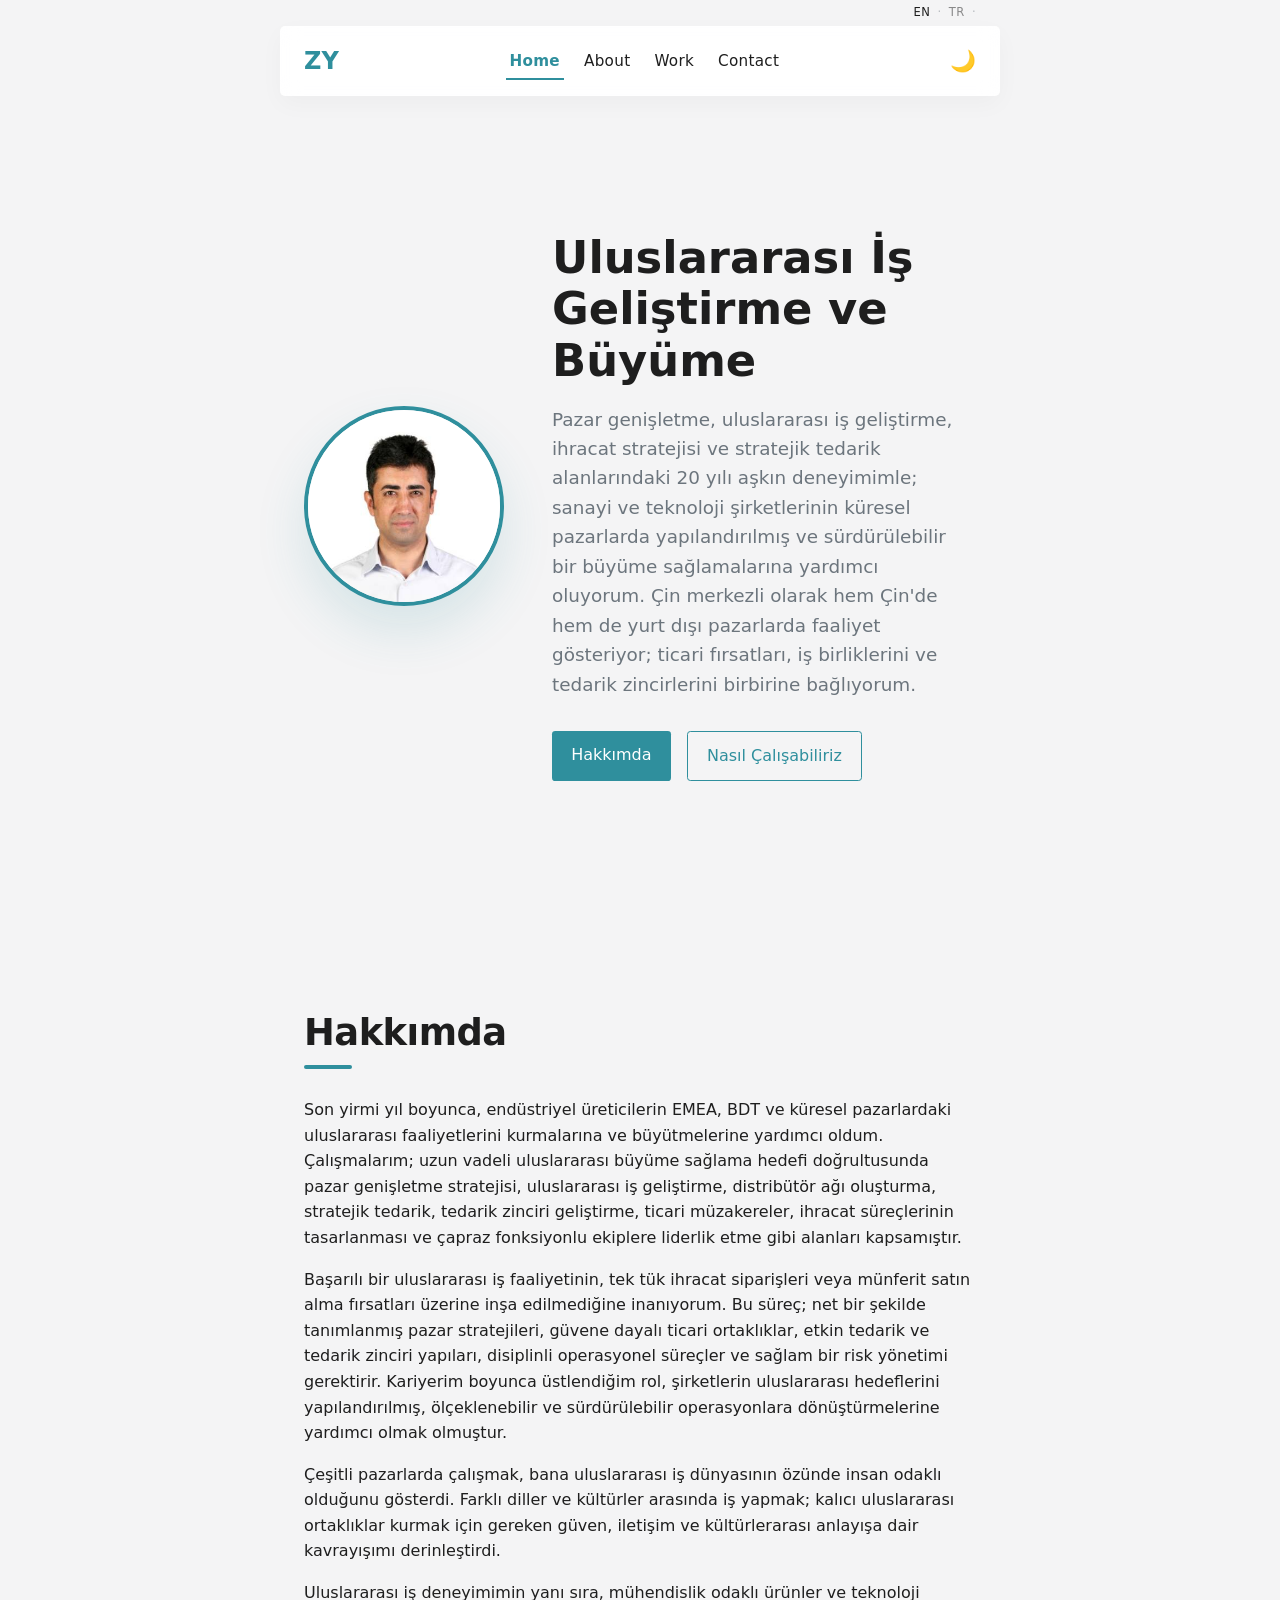
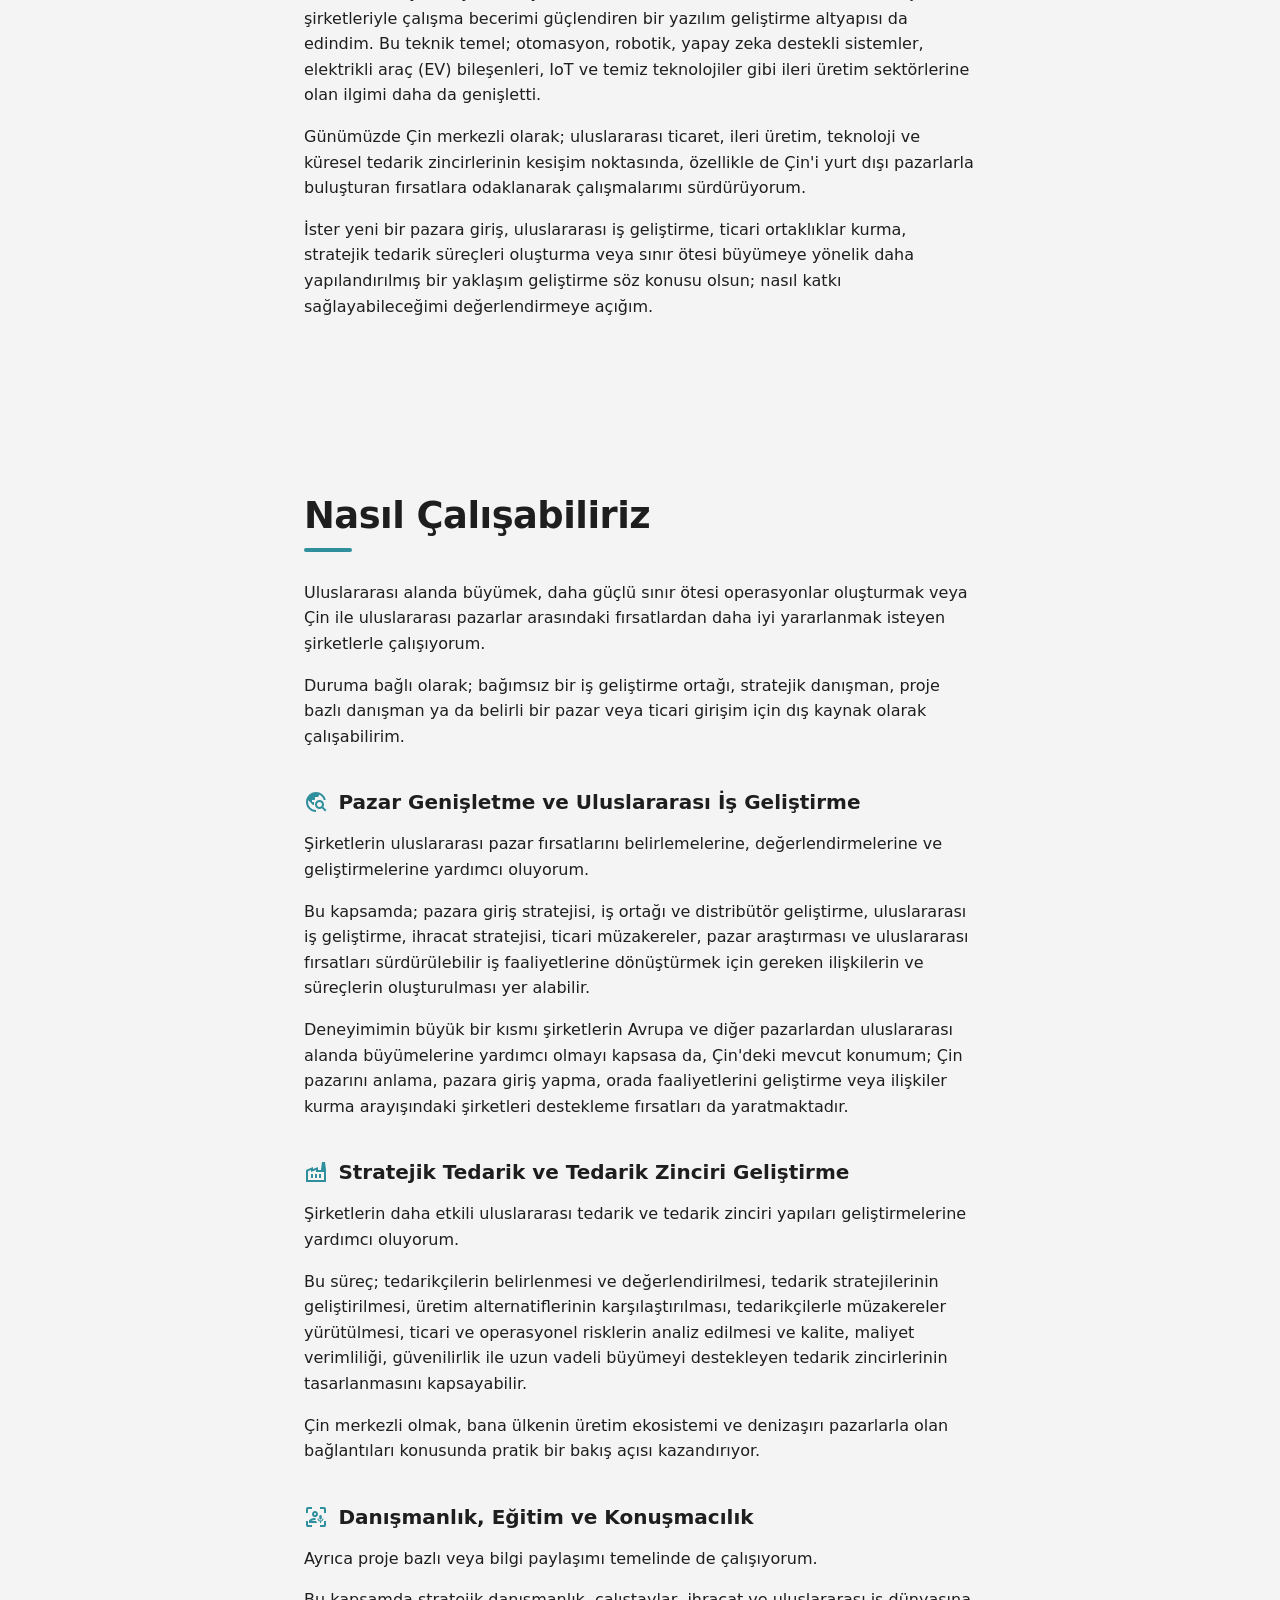
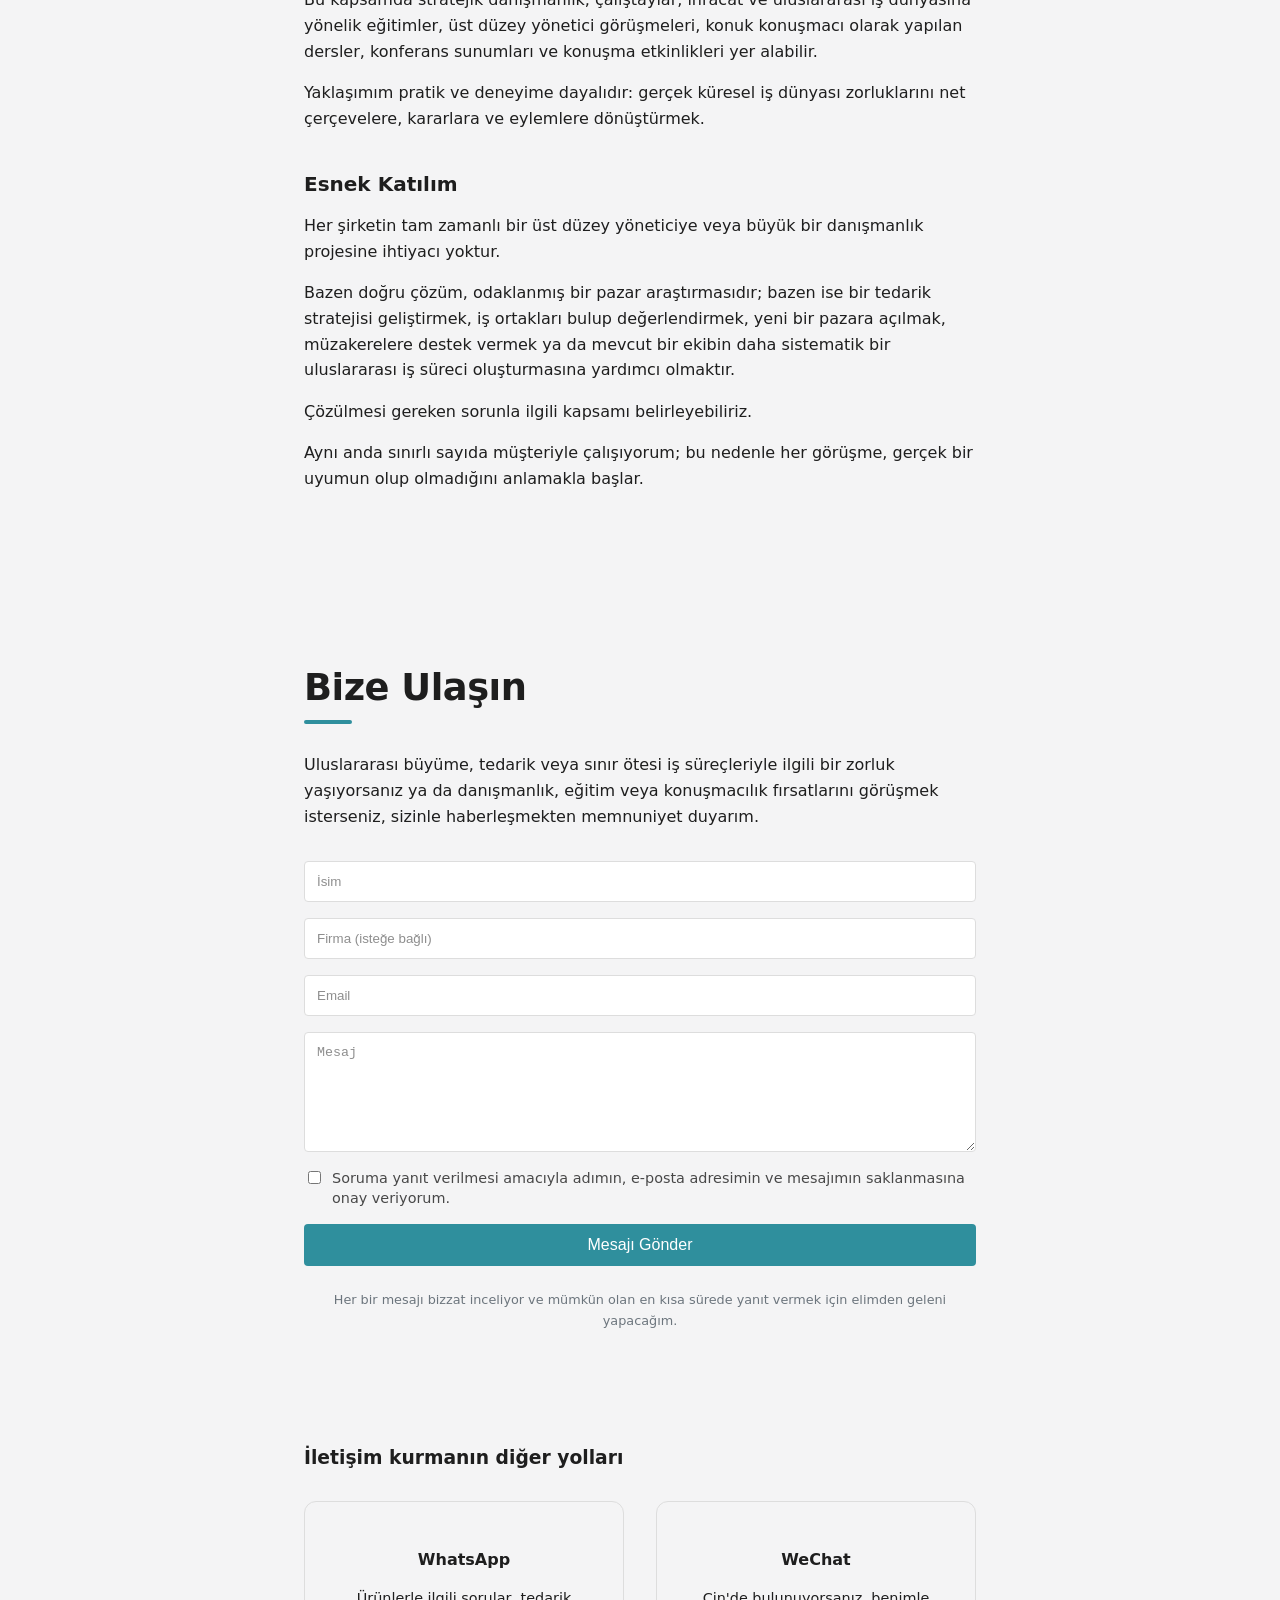
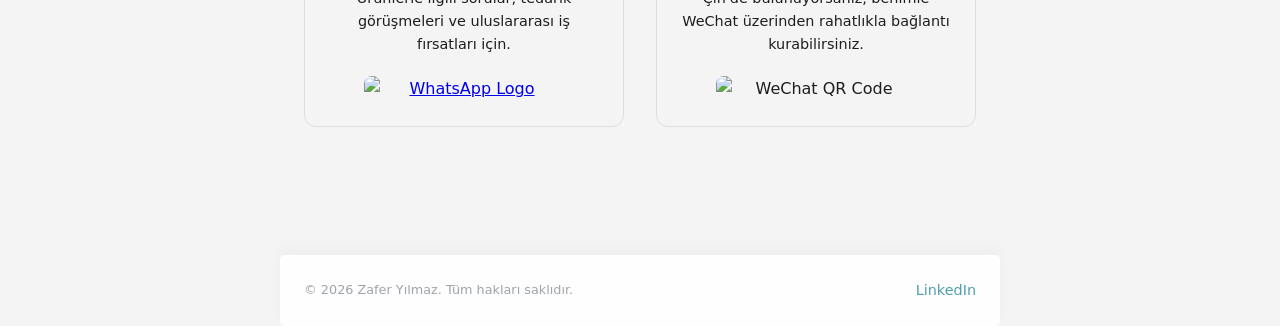
==== tr/index.html @ e28edd8f "Turkish page introduced" ====
<!doctype html>
<html lang="tr">
  <head>
    <!-- Google tag (gtag.js) -->
    <script async src="https://www.googletagmanager.com/gtag/js?id=G-KJX580EN4P"></script>
    <script>
      window.dataLayer = window.dataLayer || [];
      function gtag() {
        dataLayer.push(arguments);
      }
      gtag('js', new Date());

      gtag('config', 'G-KJX580EN4P');
    </script>

    <!-- Basic Document Information -->
    <meta charset="UTF-8" />
    <meta name="viewport" content="width=device-width, initial-scale=1.0" />

    <title>Zafer Yılmaz | Uluslararası İş Geliştirme ve Büyüme Stratejisti</title>

    <meta
      name="description"
      content="Zafer Yılmaz, şirketlerin küresel pazarlarda sürdürülebilir başarı elde etmelerine yardımcı olma konusunda 20 yılı aşkın deneyime sahip, uluslararası iş geliştirme ve büyüme stratejistidir."
    />

    <meta name="author" content="Zafer Yılmaz" />
    <meta name="theme-color" content="#0f172a" />

    <!-- Search Engine Optimization (SEO) -->
    <link rel="canonical" href="https://zaferyilmaz.net/tr/" />
    <meta name="robots" content="index,follow" />

    <!-- Language / Regional Alternatives -->
    <link rel="alternate" hreflang="en" href="https://zaferyilmaz.net/" />
    <link rel="alternate" hreflang="tr" href="https://zaferyilmaz.net/tr/" />
    <!--
    <link rel="alternate" hreflang="ru" href="https://zaferyilmaz.net/ru/" />
    -->
    <!--
    <link rel="alternate" hreflang="zh" href="https://zaferyilmaz.net/zh/" />
    -->
    <link rel="alternate" hreflang="x-default" href="https://zaferyilmaz.net/" />

    <!-- Icons & Progressive Web App -->
    <link rel="manifest" href="/manifest.json" />

    <link rel="icon" href="/assets/zy-icon-192.png" type="image/png" />
    <link rel="shortcut icon" href="/assets/zy-icon-192.png" />
    <link rel="apple-touch-icon" href="/assets/zy-icon-192.png" />

    <!-- Social Sharing (Open Graph) -->
    <meta property="og:type" content="website" />
    <meta property="og:locale" content="tr_TR" />
    <meta property="og:site_name" content="ZaferYilmaz.net" />

    <meta
      property="og:title"
      content="Zafer Yılmaz | Uluslararası İş Geliştirme ve Büyüme Stratejisti"
    />

    <meta
      property="og:description"
      content="Şirketlerin küresel pazarlarda sürdürülebilir başarı elde etmelerine yardımcı olmak."
    />

    <meta property="og:image" content="https://zaferyilmaz.net/assets/social-card.png" />
    <meta
      property="og:image:alt"
      content="Zafer Yılmaz - Uluslararası İş Geliştirme ve Büyüme Stratejisti"
    />

    <meta property="og:url" content="https://zaferyilmaz.net/tr/" />

    <!-- X (Twitter) Card -->
    <meta name="twitter:card" content="summary_large_image" />

    <meta
      name="twitter:title"
      content="Zafer Yılmaz | Uluslararası İş Geliştirme ve Büyüme Stratejisti"
    />

    <meta
      name="twitter:description"
      content="Şirketlerin küresel pazarlarda sürdürülebilir başarı elde etmelerine yardımcı olmak."
    />

    <meta name="twitter:image" content="https://zaferyilmaz.net/assets/social-card.png" />
    <meta
      name="twitter:image:alt"
      content="Zafer Yılmaz - Uluslararası İş Geliştirme ve Büyüme Stratejisti"
    />

    <!-- Styles -->
    <link rel="stylesheet" href="/css/style.css" />

    <!-- Google Fonts and Icons related link and style -->
    <link
      rel="stylesheet"
      href="https://fonts.googleapis.com/css2?family=Material+Symbols+Outlined:opsz,wght,FILL,GRAD@20..48,100..700,0..1,-50..200&icon_names=travel_explore"
    />
    <link
      rel="stylesheet"
      href="https://fonts.googleapis.com/css2?family=Material+Symbols+Outlined:opsz,wght,FILL,GRAD@20..48,100..700,0..1,-50..200&icon_names=factory"
    />
    <link
      rel="stylesheet"
      href="https://fonts.googleapis.com/css2?family=Material+Symbols+Outlined:opsz,wght,FILL,GRAD@20..48,100..700,0..1,-50..200&icon_names=frame_person_mic"
    />
    <style>
      .material-symbols-outlined {
        font-variation-settings:
          'FILL' 0,
          'wght' 400,
          'GRAD' 0,
          'opsz' 24;
      }
    </style>

    <!-- Person schema -->
    <script type="application/ld+json">
      {
        "@context": "https://schema.org",
        "@type": "Person",
        "@id": "https://zaferyilmaz.net/#person",
        "name": "Zafer Yılmaz",
        "alternateName": "Zafer Yilmaz",
        "url": "https://zaferyilmaz.net/",
        "jobTitle": "Uluslararası İş Geliştirme ve Büyüme Stratejisti",
        "description": "Pazar genişletme, ihracat stratejisi ve stratejik tedarik konularında uzmanlaşmış, uluslararası iş geliştirme ve büyüme stratejisti. Çin merkezli olarak, Çin ile uluslararası pazarlar arasında bağlantı kuruyor.",
        "image": "https://zaferyilmaz.net/assets/zaf.jpg",
        "knowsLanguage": ["en", "tr", "ru", "zh"],
        "sameAs": [
          "https://www.linkedin.com/in/zaferyilmaznet",
          "https://github.com/zaferyilmaznet"
        ]
      }
    </script>
  </head>
  <body>
    <nav class="top-bar" aria-label="Language">
      <div class="top-bar__inner">
        <a href="/" lang="en" hreflang="en" class="top-bar__link is-active" aria-current="page">
          EN
        </a>

        <span class="top-bar__separator" aria-hidden="true">·</span>

        <a href="https://zaferyilmaz.net/tr/" lang="tr" hreflang="tr" class="top-bar__link"> TR </a>

        <span class="top-bar__separator" aria-hidden="true">·</span>
        <!--
        <a
          href="https://zaferyilmaz.net/zh/"
          lang="zh-CN"
          hreflang="zh-CN"
          class="top-bar__link"
        >
          中文
        </a>

        <span class="top-bar__separator" aria-hidden="true">·</span>

        <a href="https://zaferyilmaz.net/ru/" lang="ru" hreflang="ru" class="top-bar__link">
          RU
        </a>
        -->
      </div>
    </nav>

    <header id="header">
      <a href="#hero-section" class="header__logo" aria-label="Go to homepage">ZY</a>

      <nav class="header__menu" id="primary-navigation" aria-label="Primary navigation">
        <ul>
          <li><a href="#hero-section" class="nav-link">Home</a></li>
          <li><a href="#about-section" class="nav-link">About</a></li>
          <li><a href="#work-section" class="nav-link">Work</a></li>
          <li><a href="#contact-section" class="nav-link">Contact</a></li>
        </ul>
      </nav>

      <div class="header__actions">
        <button id="theme-toggle" type="button" aria-label="Toggle Light and Dark Theme">
          <span class="icon">🌙</span>
        </button>

        <button
          id="menu-toggle"
          type="button"
          aria-label="Open navigation menu"
          aria-controls="primary-navigation"
          aria-expanded="false"
        >
          <span class="menu-icon" aria-hidden="true">☰</span>
        </button>
      </div>
    </header>

    <main>
      <section id="hero-section">
        <img
          src="/assets/zaf.jpg"
          alt="Zafer Yılmaz"
          fetchpriority="high"
          loading="eager"
          decoding="async"
        />
        <div class="hero-content">
          <h1>Uluslararası İş Geliştirme ve Büyüme</h1>
          <p class="hero__intro">
            Pazar genişletme, uluslararası iş geliştirme, ihracat stratejisi ve stratejik tedarik
            alanlarındaki 20 yılı aşkın deneyimimle; sanayi ve teknoloji şirketlerinin küresel
            pazarlarda yapılandırılmış ve sürdürülebilir bir büyüme sağlamalarına yardımcı oluyorum.
            Çin merkezli olarak hem Çin'de hem de yurt dışı pazarlarda faaliyet gösteriyor; ticari
            fırsatları, iş birliklerini ve tedarik zincirlerini birbirine bağlıyorum.
          </p>
          <div class="hero-actions">
            <a href="#about-section" class="hero-btn primary">Hakkımda</a>
            <a href="#work-section" class="hero-btn ghost">Nasıl Çalışabiliriz</a>
          </div>
        </div>
      </section>

      <section id="about-section">
        <h2>Hakkımda</h2>
        <p>
          Son yirmi yıl boyunca, endüstriyel üreticilerin EMEA, BDT ve küresel pazarlardaki
          uluslararası faaliyetlerini kurmalarına ve büyütmelerine yardımcı oldum. Çalışmalarım;
          uzun vadeli uluslararası büyüme sağlama hedefi doğrultusunda pazar genişletme stratejisi,
          uluslararası iş geliştirme, distribütör ağı oluşturma, stratejik tedarik, tedarik zinciri
          geliştirme, ticari müzakereler, ihracat süreçlerinin tasarlanması ve çapraz fonksiyonlu
          ekiplere liderlik etme gibi alanları kapsamıştır.
        </p>
        <p>
          Başarılı bir uluslararası iş faaliyetinin, tek tük ihracat siparişleri veya münferit satın
          alma fırsatları üzerine inşa edilmediğine inanıyorum. Bu süreç; net bir şekilde
          tanımlanmış pazar stratejileri, güvene dayalı ticari ortaklıklar, etkin tedarik ve tedarik
          zinciri yapıları, disiplinli operasyonel süreçler ve sağlam bir risk yönetimi gerektirir.
          Kariyerim boyunca üstlendiğim rol, şirketlerin uluslararası hedeflerini yapılandırılmış,
          ölçeklenebilir ve sürdürülebilir operasyonlara dönüştürmelerine yardımcı olmak olmuştur.
        </p>
        <p>
          Çeşitli pazarlarda çalışmak, bana uluslararası iş dünyasının özünde insan odaklı olduğunu
          gösterdi. Farklı diller ve kültürler arasında iş yapmak; kalıcı uluslararası ortaklıklar
          kurmak için gereken güven, iletişim ve kültürlerarası anlayışa dair kavrayışımı
          derinleştirdi.
        </p>
        <p>
          Uluslararası iş deneyimimin yanı sıra, mühendislik odaklı ürünler ve teknoloji
          şirketleriyle çalışma becerimi güçlendiren bir yazılım geliştirme altyapısı da edindim. Bu
          teknik temel; otomasyon, robotik, yapay zeka destekli sistemler, elektrikli araç (EV)
          bileşenleri, IoT ve temiz teknolojiler gibi ileri üretim sektörlerine olan ilgimi daha da
          genişletti.
        </p>
        <p>
          Günümüzde Çin merkezli olarak; uluslararası ticaret, ileri üretim, teknoloji ve küresel
          tedarik zincirlerinin kesişim noktasında, özellikle de Çin'i yurt dışı pazarlarla
          buluşturan fırsatlara odaklanarak çalışmalarımı sürdürüyorum.
        </p>
        <p>
          İster yeni bir pazara giriş, uluslararası iş geliştirme, ticari ortaklıklar kurma,
          stratejik tedarik süreçleri oluşturma veya sınır ötesi büyümeye yönelik daha
          yapılandırılmış bir yaklaşım geliştirme söz konusu olsun; nasıl katkı sağlayabileceğimi
          değerlendirmeye açığım.
        </p>
      </section>

      <section id="work-section">
        <h2>Nasıl Çalışabiliriz</h2>
        <p>
          Uluslararası alanda büyümek, daha güçlü sınır ötesi operasyonlar oluşturmak veya Çin ile
          uluslararası pazarlar arasındaki fırsatlardan daha iyi yararlanmak isteyen şirketlerle
          çalışıyorum.
        </p>
        <p>
          Duruma bağlı olarak; bağımsız bir iş geliştirme ortağı, stratejik danışman, proje bazlı
          danışman ya da belirli bir pazar veya ticari girişim için dış kaynak olarak çalışabilirim.
        </p>
        <h3>
          <svg
            xmlns="http://www.w3.org/2000/svg"
            height="24px"
            viewBox="0 -960 960 960"
            width="24px"
          >
            <path
              d="M480-80q-83 0-156-31.5T197-197q-54-54-85.5-127T80-480q0-83 31.5-156T197-763q54-54 127-85.5T480-880q146 0 255.5 91.5T872-559h-82q-19-73-68.5-130.5T600-776v16q0 33-23.5 56.5T520-680h-80v80q0 17-11.5 28.5T400-560h-80v80h80v120h-40L168-552q-3 18-5.5 36t-2.5 36q0 131 92 225t228 95v80Zm364-20L716-228q-21 12-45 20t-51 8q-75 0-127.5-52.5T440-380q0-75 52.5-127.5T620-560q75 0 127.5 52.5T800-380q0 27-8 51t-20 45l128 128-56 56ZM691-309q29-29 29-71t-29-71q-29-29-71-29t-71 29q-29 29-29 71t29 71q29 29 71 29t71-29Z"
            />
          </svg>
          Pazar Genişletme ve Uluslararası İş Geliştirme
        </h3>
        <p>
          Şirketlerin uluslararası pazar fırsatlarını belirlemelerine, değerlendirmelerine ve
          geliştirmelerine yardımcı oluyorum.
        </p>
        <p>
          Bu kapsamda; pazara giriş stratejisi, iş ortağı ve distribütör geliştirme, uluslararası iş
          geliştirme, ihracat stratejisi, ticari müzakereler, pazar araştırması ve uluslararası
          fırsatları sürdürülebilir iş faaliyetlerine dönüştürmek için gereken ilişkilerin ve
          süreçlerin oluşturulması yer alabilir.
        </p>
        <p>
          Deneyimimin büyük bir kısmı şirketlerin Avrupa ve diğer pazarlardan uluslararası alanda
          büyümelerine yardımcı olmayı kapsasa da, Çin'deki mevcut konumum; Çin pazarını anlama,
          pazara giriş yapma, orada faaliyetlerini geliştirme veya ilişkiler kurma arayışındaki
          şirketleri destekleme fırsatları da yaratmaktadır.
        </p>
        <h3>
          <svg
            xmlns="http://www.w3.org/2000/svg"
            height="24px"
            viewBox="0 -960 960 960"
            width="24px"
          >
            <path
              d="M80-80v-481l280-119v80l200-80v120h320v480H80Zm80-80h640v-320H480v-82l-200 80v-78l-120 53v347Zm280-80h80v-160h-80v160Zm-160 0h80v-160h-80v160Zm320 0h80v-160h-80v160Zm280-320H680l40-320h120l40 320ZM160-160h640-640Z"
            />
          </svg>
          Stratejik Tedarik ve Tedarik Zinciri Geliştirme
        </h3>
        <p>
          Şirketlerin daha etkili uluslararası tedarik ve tedarik zinciri yapıları geliştirmelerine
          yardımcı oluyorum.
        </p>
        <p>
          Bu süreç; tedarikçilerin belirlenmesi ve değerlendirilmesi, tedarik stratejilerinin
          geliştirilmesi, üretim alternatiflerinin karşılaştırılması, tedarikçilerle müzakereler
          yürütülmesi, ticari ve operasyonel risklerin analiz edilmesi ve kalite, maliyet
          verimliliği, güvenilirlik ile uzun vadeli büyümeyi destekleyen tedarik zincirlerinin
          tasarlanmasını kapsayabilir.
        </p>
        <p>
          Çin merkezli olmak, bana ülkenin üretim ekosistemi ve denizaşırı pazarlarla olan
          bağlantıları konusunda pratik bir bakış açısı kazandırıyor.
        </p>
        <h3>
          <svg
            xmlns="http://www.w3.org/2000/svg"
            height="24px"
            viewBox="0 -960 960 960"
            width="24px"
          >
            <path
              d="M477-320Zm-277 80v-76q0-21 10.5-39.5T239-385q51-30 108.5-44T464-439q-2 10-3 19.5t-1 19.5q0 11 1 21t3 20q-47-4-92 6t-86 33h191q11 24 26.5 44t36.5 36H200Zm240-240q-51 0-85.5-34.5T320-600q0-50 34.5-85t85.5-35q50 0 85 35t35 85q0 51-35 85.5T440-480Zm0-80q17 0 28.5-11.5T480-600q0-17-11.5-28.5T440-640q-17 0-28.5 11.5T400-600q0 17 11.5 28.5T440-560Zm0-40ZM160-80q-33 0-56.5-23.5T80-160v-160h80v160h160v80H160ZM80-640v-160q0-33 23.5-56.5T160-880h160v80H160v160H80ZM640-80v-80h160v-160h80v160q0 33-23.5 56.5T800-80H640Zm160-560v-160H640v-80h160q33 0 56.5 23.5T880-800v160h-80ZM640-240v-62q-43-8-71.5-40.5T540-420h40q0 33 23.5 56.5T660-340q33 0 56.5-23.5T740-420h40q0 45-28.5 77.5T680-302v62h-40Zm-15.5-154.5Q610-409 610-430v-80q0-21 14.5-35.5T660-560q21 0 35.5 14.5T710-510v80q0 21-14.5 35.5T660-380q-21 0-35.5-14.5Z"
            />
          </svg>
          Danışmanlık, Eğitim ve Konuşmacılık
        </h3>
        <p>Ayrıca proje bazlı veya bilgi paylaşımı temelinde de çalışıyorum.</p>
        <p>
          Bu kapsamda stratejik danışmanlık, çalıştaylar, ihracat ve uluslararası iş dünyasına
          yönelik eğitimler, üst düzey yönetici görüşmeleri, konuk konuşmacı olarak yapılan dersler,
          konferans sunumları ve konuşma etkinlikleri yer alabilir.
        </p>
        <p>
          Yaklaşımım pratik ve deneyime dayalıdır: gerçek küresel iş dünyası zorluklarını net
          çerçevelere, kararlara ve eylemlere dönüştürmek.
        </p>
        <h3>Esnek Katılım</h3>
        <p>
          Her şirketin tam zamanlı bir üst düzey yöneticiye veya büyük bir danışmanlık projesine
          ihtiyacı yoktur.
        </p>
        <p>
          Bazen doğru çözüm, odaklanmış bir pazar araştırmasıdır; bazen ise bir tedarik stratejisi
          geliştirmek, iş ortakları bulup değerlendirmek, yeni bir pazara açılmak, müzakerelere
          destek vermek ya da mevcut bir ekibin daha sistematik bir uluslararası iş süreci
          oluşturmasına yardımcı olmaktır.
        </p>
        <p>Çözülmesi gereken sorunla ilgili kapsamı belirleyebiliriz.</p>
        <p>
          Aynı anda sınırlı sayıda müşteriyle çalışıyorum; bu nedenle her görüşme, gerçek bir uyumun
          olup olmadığını anlamakla başlar.
        </p>
      </section>

      <section id="contact-section">
        <h2>Bize Ulaşın</h2>
        <p>
          Uluslararası büyüme, tedarik veya sınır ötesi iş süreçleriyle ilgili bir zorluk
          yaşıyorsanız ya da danışmanlık, eğitim veya konuşmacılık fırsatlarını görüşmek isterseniz,
          sizinle haberleşmekten memnuniyet duyarım.
        </p>
        <form id="contact-form" action="https://formspree.io/f/xykrkzar" method="POST">
          <input type="hidden" name="_subject" value="ZaferYilmaz.net TR sayfasından yeni mesaj" />

          <input
            type="text"
            id="name"
            name="name"
            placeholder="İsim"
            autocomplete="name"
            required
          />

          <input
            type="text"
            id="company"
            name="company"
            placeholder="Firma (isteğe bağlı)"
            autocomplete="organization"
          />

          <input
            type="email"
            id="senderEmail"
            name="senderEmail"
            placeholder="Email"
            autocomplete="email"
            required
          />

          <textarea
            id="message"
            name="message"
            placeholder="Mesaj"
            required
            maxlength="3000"
            autocomplete="off"
          ></textarea>

          <div class="consent-group">
            <input type="checkbox" id="consentToStoreData" name="consentToStoreData" required />
            <label for="consentToStoreData"
              >Soruma yanıt verilmesi amacıyla adımın, e-posta adresimin ve mesajımın saklanmasına
              onay veriyorum.</label
            >
          </div>

          <button type="submit">Mesajı Gönder</button>
          <p class="contact-note" id="contact-note">
            Her bir mesajı bizzat inceliyor ve mümkün olan en kısa sürede yanıt vermek için elimden
            geleni yapacağım.
          </p>

          <p id="form-status" class="form-status" tabindex="-1" aria-live="polite"></p>
        </form>

        <h3>İletişim kurmanın diğer yolları</h3>

        <div class="contact-options">
          <div class="contact-card">
            <h4>WhatsApp</h4>
            <p>Ürünlerle ilgili sorular, tedarik görüşmeleri ve uluslararası iş fırsatları için.</p>

            <a
              href="https://wa.me/905304087500"
              target="_blank"
              rel="noopener noreferrer"
              class="contact-link"
              title="WhatsApp Link"
            >
              <img src="assets/whatsapp-logo.png" alt="WhatsApp Logo" class="contact-img" />
            </a>
          </div>

          <div class="contact-card">
            <h4>WeChat</h4>
            <p>
              Çin'de bulunuyorsanız, benimle WeChat üzerinden rahatlıkla bağlantı kurabilirsiniz.
            </p>

            <img src="assets/wechat-qr.png" alt="WeChat QR Code" class="contact-img" />
          </div>
        </div>
      </section>
    </main>

    <footer>
      <div class="footer-content">
        <p>&copy; 2026 Zafer Yılmaz. Tüm hakları saklıdır.</p>

        <div class="footer-links">
          <a href="https://linkedin.com/in/zaferyilmaznet" target="_blank" aria-label="LinkedIn">
            LinkedIn
          </a>
        </div>
      </div>
    </footer>

    <script src="/js/main.js"></script>
  </body>
</html>
---- css/style.css ----
/* css/style.css */

/* ===================================================================
BASE & MOBILE-FIRST STYLES (Default: Small Screens) =================================================================== */

/* --- 1. Variables and Global Styles (Theme Setup) --- */
/* Base variables for light mode */
:root {
  /* Brand */
  --color-primary: #2f8f9d; /* Light theme */
  --color-bg: #f4f4f5;
  --color-surface: #ffffff;
  --color-text-main: #1e1e1e;
  --color-text-soft: #6c757d;
  --color-border: #dddddd;
  --shadow-subtle: 0 2px 6px rgba(0, 0, 0, 0.04); /* Design system */
  --spacing-unit: 1.5rem;
  --radius-main: 5px;
  --font-stack: 'Inter', system-ui, -apple-system, BlinkMacSystemFont, sans-serif;
  --content-max-width: 720px;
}

/* Apply base styles */
*,
*::before,
*::after {
  box-sizing: border-box;
}

body {
  font-family: var(--font-stack);
  margin: 0;
  padding: 0;
  background-color: var(--color-bg);
  color: var(--color-text-main);
  line-height: 1.6;
  transition:
    background-color 0.3s,
    color 0.3s;
}

/* Global Content Wrapper for compact design */
section,
footer {
  /* Centering content and applying max-width */
  max-width: var(--content-max-width);
  margin: 0 auto;
  padding: var(--spacing-unit);
}
section {
  padding-top: 4rem;
  padding-bottom: 4rem;
  scroll-margin-top: 90px; /* fixes anchor jump */
}
h1,
h2,
h3 {
  color: var(--color-text-main);
  line-height: 1.2;
  margin-bottom: 0.75rem;
}
h2 {
  margin-bottom: 1.75rem;
  font-size: clamp(1.8rem, 4vw, 2.3rem);
  letter-spacing: -0.5px;
  border-bottom: none;
  padding-bottom: 0;
}
h2::after {
  content: '';
  display: block;
  width: 48px;
  height: 4px;
  margin-top: 10px;
  background: var(--color-primary);
  border-radius: 999px;
}
p,
li,
label {
  color: var(--color-text-main);
}
small,
.contact-note,
footer p {
  color: var(--color-text-soft);
}
strong {
  color: var(--color-primary);
  font-weight: 600;
}

/* --- 2. Header and Navigation --- */

/* --- Top Bar for Language Selection --- */
.top-bar {
  width: 100%;
  max-width: var(--content-max-width);
  margin: 0 auto;
  background-color: var(--color-bg);
  backdrop-filter: blur(10px);

  /* Top half of the rounded header shape */
  /* border-radius: var(--radius-main) var(--radius-main) 0 0; */
}
.top-bar__inner {
  display: flex;
  justify-content: flex-end;
  align-items: center;
  gap: 0.45rem;
  padding: 0.45rem var(--spacing-unit);
  font-size: 0.72rem;
  line-height: 1;
  letter-spacing: 0.04em;
}
.top-bar__link {
  color: var(--color-text-main);
  text-decoration: none;
  opacity: 0.5;
  transition: opacity 0.2s ease;
}
.top-bar__link:hover,
.top-bar__link:focus-visible,
.top-bar__link.is-active {
  opacity: 1;
}
.top-bar__link:focus-visible {
  outline: 2px solid var(--color-primary);
  outline-offset: 3px;
  border-radius: 2px;
}
.top-bar__separator {
  color: var(--color-text-soft);
  opacity: 0.45;
}

/* Header */
#header {
  /* Sticking the header to the top for easy access to navigation/toggle */
  position: sticky;
  top: 0;
  z-index: 1000;
  background-color: color-mix(in srgb, var(--color-surface) 92%, transparent);
  backdrop-filter: blur(10px);
  box-shadow: 0 8px 24px rgba(0, 0, 0, 0.03);
  padding: 0.9rem var(--spacing-unit);
  /* border-radius: 0 0 var(--radius-main) var(--radius-main); */
  border-radius: var(--radius-main); /* Layout: Logo (Left) - Menu (Center) - Toggle (Right) */
  display: flex;
  justify-content: space-between;
  align-items: center; /* flex-wrap: wrap; */ /* Apply compact constraint only to inner header content */
  max-width: var(--content-max-width);
  margin: 0 auto; /* center the element horizontally */
}
.header__logo {
  font-size: 1.5rem;
  font-weight: bold;
  color: var(--color-primary);
  text-decoration: none;
  cursor: pointer;
  transition: opacity 0.2s ease;
}
.header__logo:hover {
  opacity: 0.8;
}
.header__menu ul {
  list-style: none;
  padding: 0;
  margin: 0;
  display: flex; /* Horizontal alignment */
  gap: 1rem;
  flex-wrap: wrap;
  align-items: center;
  justify-content: center;
}
.header__menu a {
  text-decoration: none;
  color: var(--color-text-main);
  font-weight: 500;
  font-size: 0.95rem;
  letter-spacing: 0.3px;
  position: relative;
  padding: 6px 4px;
  transition: color 0.25s ease;
}
.header__menu a::after {
  content: '';
  position: absolute;
  left: 0;
  bottom: -4px;
  width: 0;
  height: 2px;
  background-color: var(--color-primary);
  transition: width 0.25s ease;
}
.header__menu a:hover {
  color: var(--color-primary);
}
.header__menu a:hover::after {
  width: 100%;
}

/* Active nav link */
.header__menu a.active {
  color: var(--color-primary);
  font-weight: 600;
}
/* Active underline */
.header__menu a.active::after {
  width: 100%;
}
.header__actions {
  display: flex;
  align-items: center;
  gap: 0.75rem;
}
#theme-toggle,
#menu-toggle {
  background: none;
  border: none;
  padding: 0;
  cursor: pointer;
  color: var(--color-text-main);
  line-height: 1;
}
#theme-toggle {
  font-size: 1.3rem;
}
#theme-toggle:hover,
#menu-toggle:hover {
  opacity: 0.7;
}
#menu-toggle {
  display: none;
}
.menu-icon {
  font-size: 1.5rem;
}

/* Mobile menu button */
#menu-toggle {
  display: none;
}
/* Mobile navigation */
@media (max-width: 599px) {
  #header {
    flex-wrap: wrap;
  }
  #menu-toggle {
    display: flex;
    align-items: center;
    justify-content: center;
    width: 44px;
    height: 44px;
  }
  .header__menu {
    display: none;
    width: 100%;
    order: 3;
  }
  .header__menu.is-open {
    display: block;
  }
  .header__menu ul {
    flex-direction: column;
    align-items: stretch;
    gap: 0;
    padding-top: 1rem;
  }
  .header__menu li {
    width: 100%;
  }
  .header__menu a {
    display: block;
    padding: 0.75rem 0.25rem;
  }
  .header__menu a::after {
    display: none;
  }
}

/* --- 3. Hero Section --- */
#hero-section {
  text-align: center;
  padding-top: 3rem;
  padding-bottom: var(--spacing-unit);
  min-height: calc(100svh - 80px);
}
#hero-section img {
  width: clamp(150px, 30vw, 200px);
  height: clamp(150px, 30vw, 200px);
  border-radius: 50%;
  object-fit: cover;
  margin-bottom: var(--spacing-unit);
  border: 4px solid var(--color-primary);
  transition: transform 0.25s ease;
  background-color: var(--color-surface);
  box-shadow: 0 25px 50px color-mix(in srgb, var(--color-primary) 15%, transparent);
}
#hero-section img:hover {
  transform: scale(1.03);
}
.hero__intro {
  font-size: 1.15rem;
  color: var(--color-text-soft);
  max-width: 520px;
}
#hero-section h1 {
  font-size: clamp(2rem, 5vw, 2.8rem);
  line-height: 1.15;
  font-weight: 700;
}
.hero-content {
  max-width: 520px;
}
.hero-actions {
  display: flex;
  gap: 1rem;
  margin-top: 2rem;
  justify-content: center; /* Mobile center */
}
.hero-btn {
  text-decoration: none;
  padding: 0.7rem 1.2rem;
  border-radius: calc(var(--radius-main) / 1.5);
  font-weight: 500;
  transition:
    background-color 0.2s ease,
    transform 0.1s ease;
}
.hero-btn.primary {
  background-color: var(--color-primary);
  color: white;
}
.hero-btn.primary:hover {
  transform: translateY(-2px);
  opacity: 0.9;
}
.hero-btn.ghost {
  color: var(--color-primary);
  border: 1px solid var(--color-primary);
}
.hero-btn.ghost:hover {
  background-color: color-mix(in srgb, var(--color-primary) 10%, transparent);
  transform: translateY(-2px);
}

/* --- 4. About Section --- */

/* --- 5. Work Section --- */
#work-section h3 {
  display: flex;
  align-items: center;
  gap: 0.65rem;
  margin-top: 2.5rem;
  margin-bottom: 0.9rem;
  font-size: 1.25rem;
  line-height: 1.3;
  font-weight: 650;
  color: var(--color-text-main);
}
#work-section h3 svg {
  flex: 0 0 24px;
  width: 24px;
  height: 24px;
  fill: var(--color-primary);
}

/* --- 6. Contact Section (Form) --- */
#contact-form {
  display: grid;
  gap: 1rem;
  padding-top: 1rem;
  margin-bottom: 2rem;
}
#contact-form input:not([type='checkbox']),
#contact-form textarea {
  width: 100%;
  padding: 12px;
  border: 1px solid var(--color-border);
  border-radius: 4px;
  box-sizing: border-box;
  background-color: var(--color-surface);
  color: var(--color-text-main);
  transition: border-color 0.2s;
}
#contact-form textarea {
  resize: vertical;
  min-height: 120px;
}
#contact-form input:focus,
#contact-form textarea:focus {
  outline: none;
  border-color: var(--color-primary);
  box-shadow: 0 0 0 2px color-mix(in srgb, var(--color-primary) 20%, transparent);
}
#contact-form button[type='submit'] {
  background-color: var(--color-primary);
  color: white;
  padding: 12px 20px;
  border: none;
  border-radius: 4px;
  cursor: pointer;
  font-size: 1rem;
  transition: background-color 0.2s;
}
#contact-form button[type='submit']:active {
  transform: translateY(1px);
}
#contact-form button[type='submit']:hover {
  /* background-color: #0056b3; */
  opacity: 0.9;
}
.consent-group {
  display: flex;
  align-items: flex-start;
  gap: 0.5rem;
  font-size: 0.9rem;
}
.consent-group label {
  line-height: 1.4;
  opacity: 0.8;
}
::placeholder {
  color: color-mix(in srgb, var(--color-text-main) 50%, transparent);
}
.contact-note {
  text-align: center;
  font-size: 0.8rem;
  color: var(--color-text-soft);
  margin-top: 0.5rem;
}
.form-status {
  margin-top: 1rem;
  min-height: 1.4rem;
  font-weight: 600;
}
.form-status.success {
  color: #2e7d32;
}
.form-status.error {
  color: #c62828;
}

/* ---------- Other Contact Options ---------- */
.contact-options {
  display: flex;
  gap: 2rem;
  margin-top: 2rem;
  flex-wrap: wrap;
}
.contact-card {
  flex: 1;
  min-width: 260px;
  padding: 1.5rem;
  border: 1px solid var(--color-border);
  border-radius: 12px;
  text-align: center;
}
.contact-card h4 {
  margin-bottom: 0.75rem;
}
.contact-card p {
  font-size: 0.9rem;
  margin-bottom: 1.25rem;
  line-height: 1.6;
}
.contact-img {
  width: 200px;
  height: auto;
  display: block;
  margin: 0 auto;
  border-radius: 8px;
  transition: transform 0.2s ease;
}
.contact-img:hover {
  transform: scale(1.03);
}

/* --- 7. Footer --- */
footer {
  margin-top: 4rem;
  padding: 1.5rem;
  background-color: color-mix(in srgb, var(--color-surface) 85%, transparent);
  backdrop-filter: blur(6px); /* border-radius: var(--radius-main) var(--radius-main) 0 0; */
  border-radius: var(--radius-main);
  box-shadow: 0 -6px 16px rgba(0, 0, 0, 0.03);
}
.footer-content {
  display: flex;
  justify-content: space-between;
  align-items: center;
  max-width: var(--content-max-width);
  margin: 0 auto;
}
footer p {
  margin: 0;
  opacity: 0.65;
  font-size: 0.8rem;
}
.footer-links {
  display: flex;
  gap: 1.2rem;
}
.footer-links a {
  text-decoration: none;
  color: var(--color-primary);
  font-weight: 500;
  font-size: 0.9rem;
  opacity: 0.85;
}
.footer-links a:hover {
  text-decoration: underline;
  opacity: 1;
}
@media (max-width: 500px) {
  .footer-content {
    flex-direction: column;
    gap: 0.8rem;
    text-align: center;
  }
}

/* ===================================================================
DESKTOP MEDIA QUERY (Compact View for Large Screens)
=================================================================== */
@media (min-width: 600px) {
  /* 1. Header: Slightly larger padding */
  #header {
    padding: 1rem var(--spacing-unit);
  } /* 2. Hero: Align image and text horizontally */
  #hero-section {
    display: grid;
    grid-template-columns: auto 1fr;
    gap: 3rem;
    text-align: left;
    align-items: center;
    padding-top: 1rem;
    padding-bottom: 1rem;
  }
  #hero-section img {
    /* Move image to the first column */
    margin: 0;
  }
  #hero-section h1 {
    /* Reset heading margin for grid layout */
    margin-top: 0;
  }
  .hero-actions {
    justify-content: flex-start; /* Desktop left */
  } /* 3. Insights Section */ /* 4. Contact Form */
}

/* ===================================================================
DARK MODE OVERRIDES (Applies when body has .dark-mode class)
=================================================================== */
body.dark-mode {
  --color-bg: #0f1115;
  --color-surface: #161a22;
  --color-text-main: #f1f1f1;
  --color-text-soft: #9aa0a6;
  --color-border: #262a35;
  --color-primary: #5fc4cf;
  --shadow-subtle: 0 2px 8px rgba(0, 0, 0, 0.7);
}
body.dark-mode h2 {
  border-bottom-color: var(--color-primary);
}
body.dark-mode .tech-tag {
  background-color: color-mix(in srgb, var(--color-primary) 12%, #000);
  color: var(--color-text-main);
}
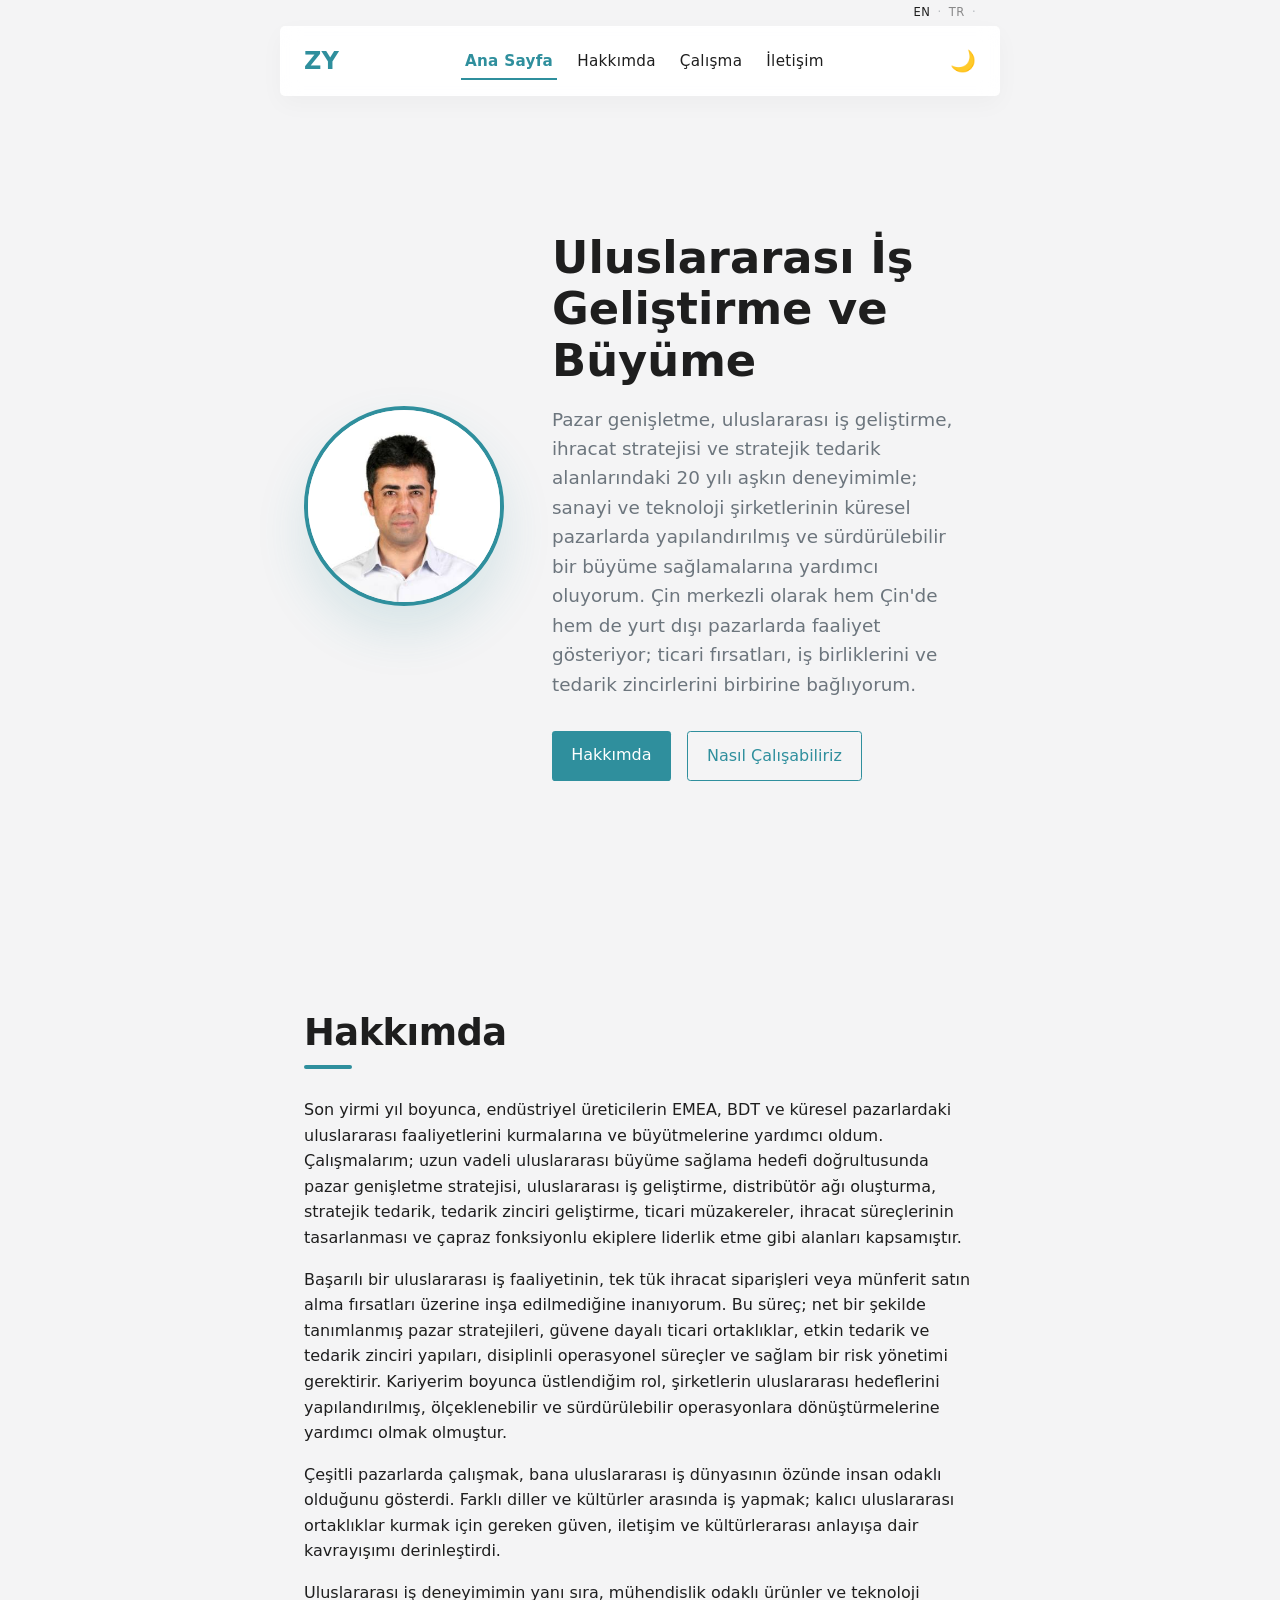
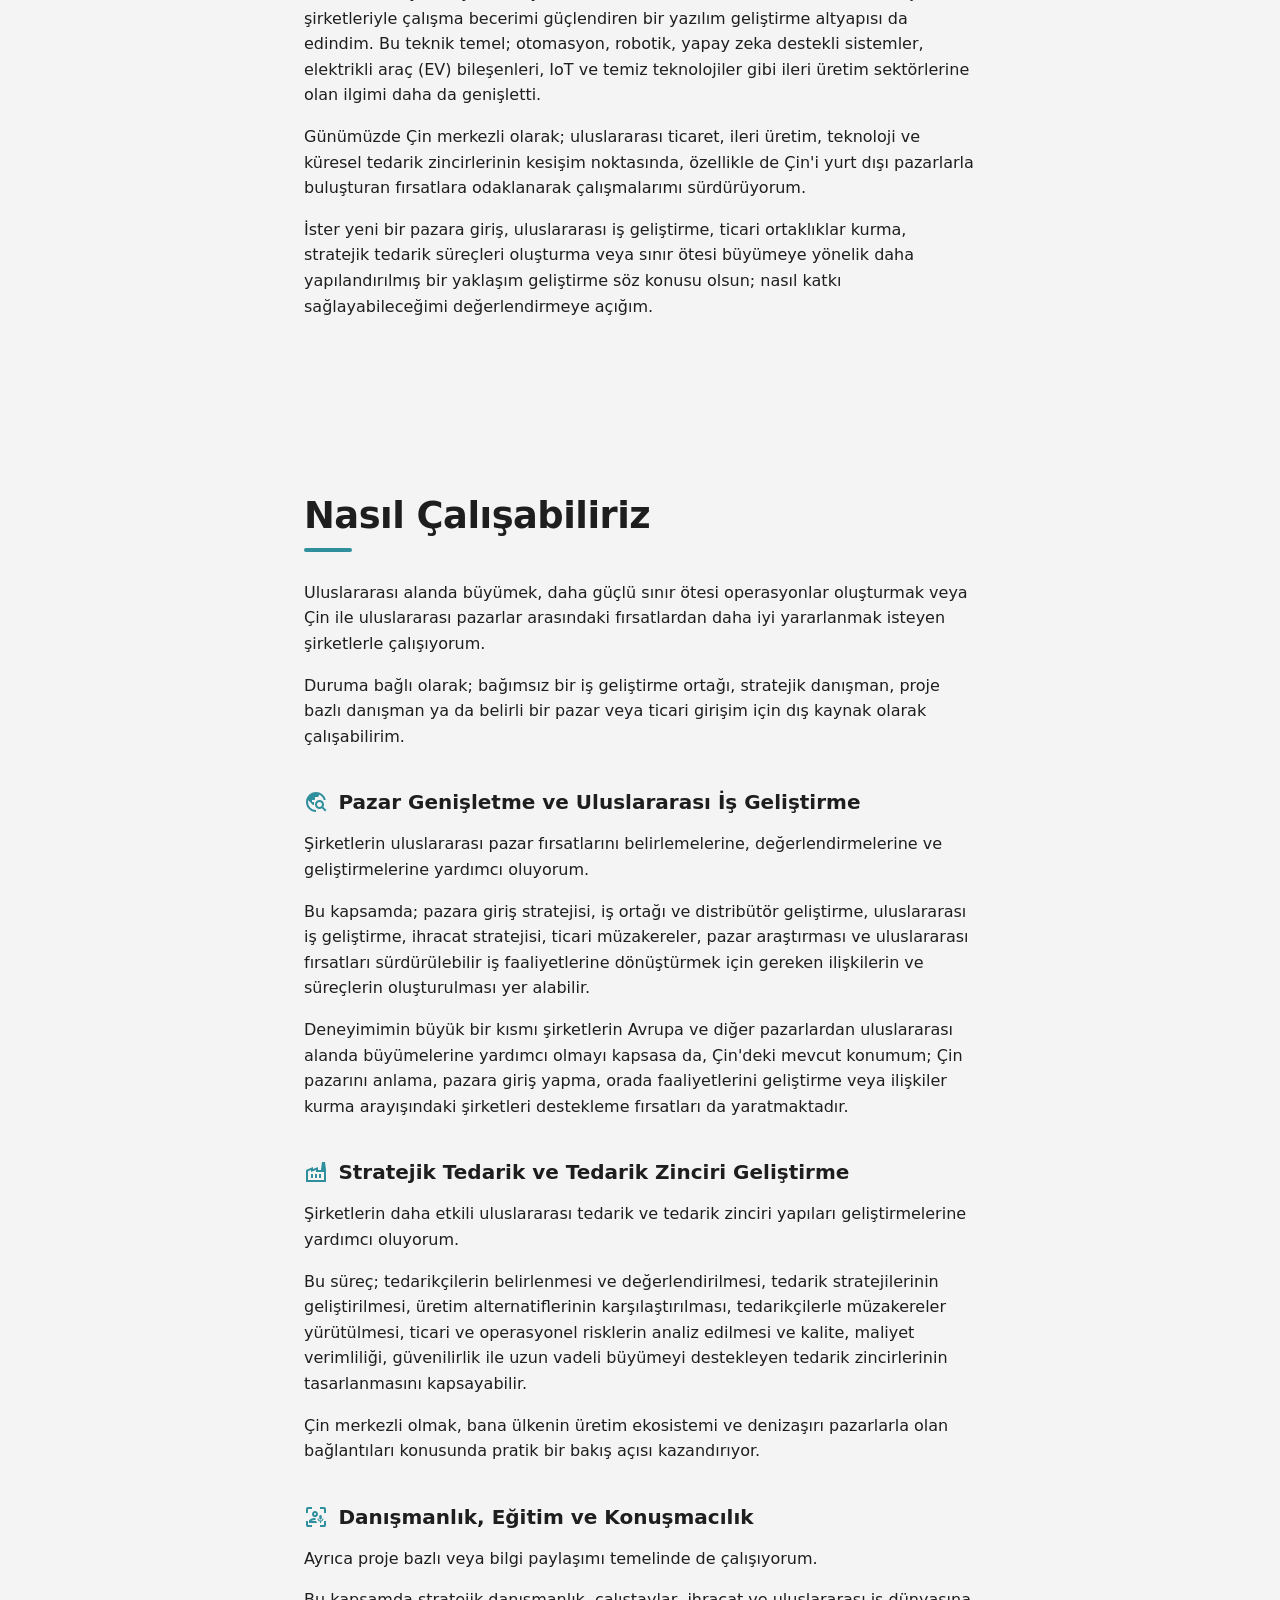
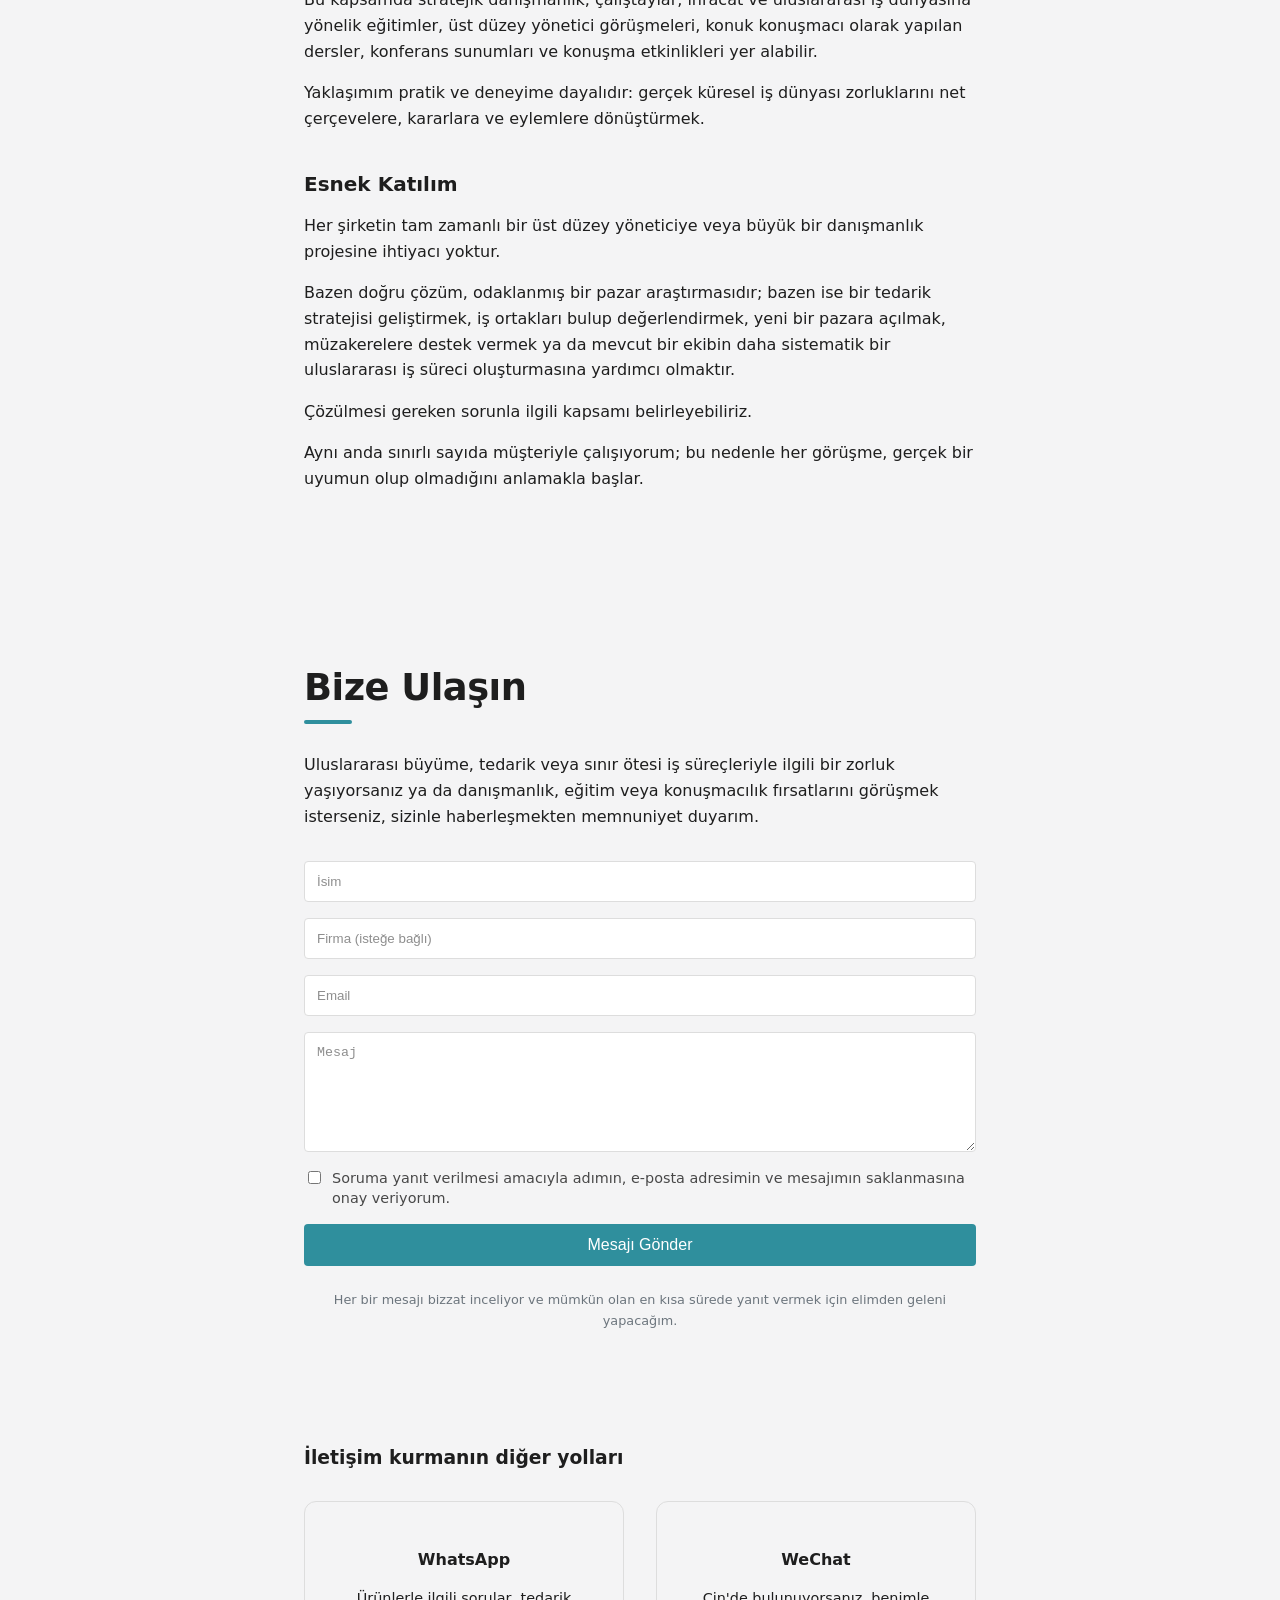
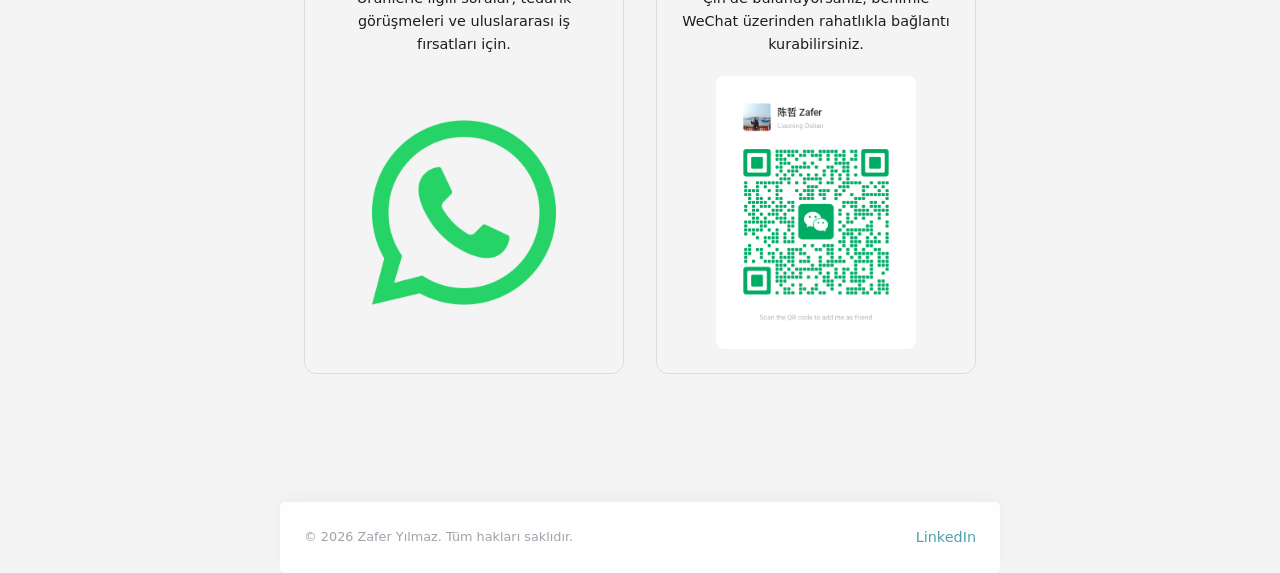
==== commit 6165039d: "Turkish page menu updated" ====
--- a/tr/index.html
+++ b/tr/index.html
@@ -173,10 +173,10 @@
 
       <nav class="header__menu" id="primary-navigation" aria-label="Primary navigation">
         <ul>
-          <li><a href="#hero-section" class="nav-link">Home</a></li>
-          <li><a href="#about-section" class="nav-link">About</a></li>
-          <li><a href="#work-section" class="nav-link">Work</a></li>
-          <li><a href="#contact-section" class="nav-link">Contact</a></li>
+          <li><a href="#hero-section" class="nav-link">Ana Sayfa</a></li>
+          <li><a href="#about-section" class="nav-link">Hakkımda</a></li>
+          <li><a href="#work-section" class="nav-link">Çalışma</a></li>
+          <li><a href="#contact-section" class="nav-link">İletişim</a></li>
         </ul>
       </nav>
 
@@ -451,7 +451,7 @@
               class="contact-link"
               title="WhatsApp Link"
             >
-              <img src="assets/whatsapp-logo.png" alt="WhatsApp Logo" class="contact-img" />
+              <img src="/assets/whatsapp-logo.png" alt="WhatsApp Logo" class="contact-img" />
             </a>
           </div>
 
@@ -461,7 +461,7 @@
               Çin'de bulunuyorsanız, benimle WeChat üzerinden rahatlıkla bağlantı kurabilirsiniz.
             </p>
 
-            <img src="assets/wechat-qr.png" alt="WeChat QR Code" class="contact-img" />
+            <img src="/assets/wechat-qr.png" alt="WeChat QR Code" class="contact-img" />
           </div>
         </div>
       </section>
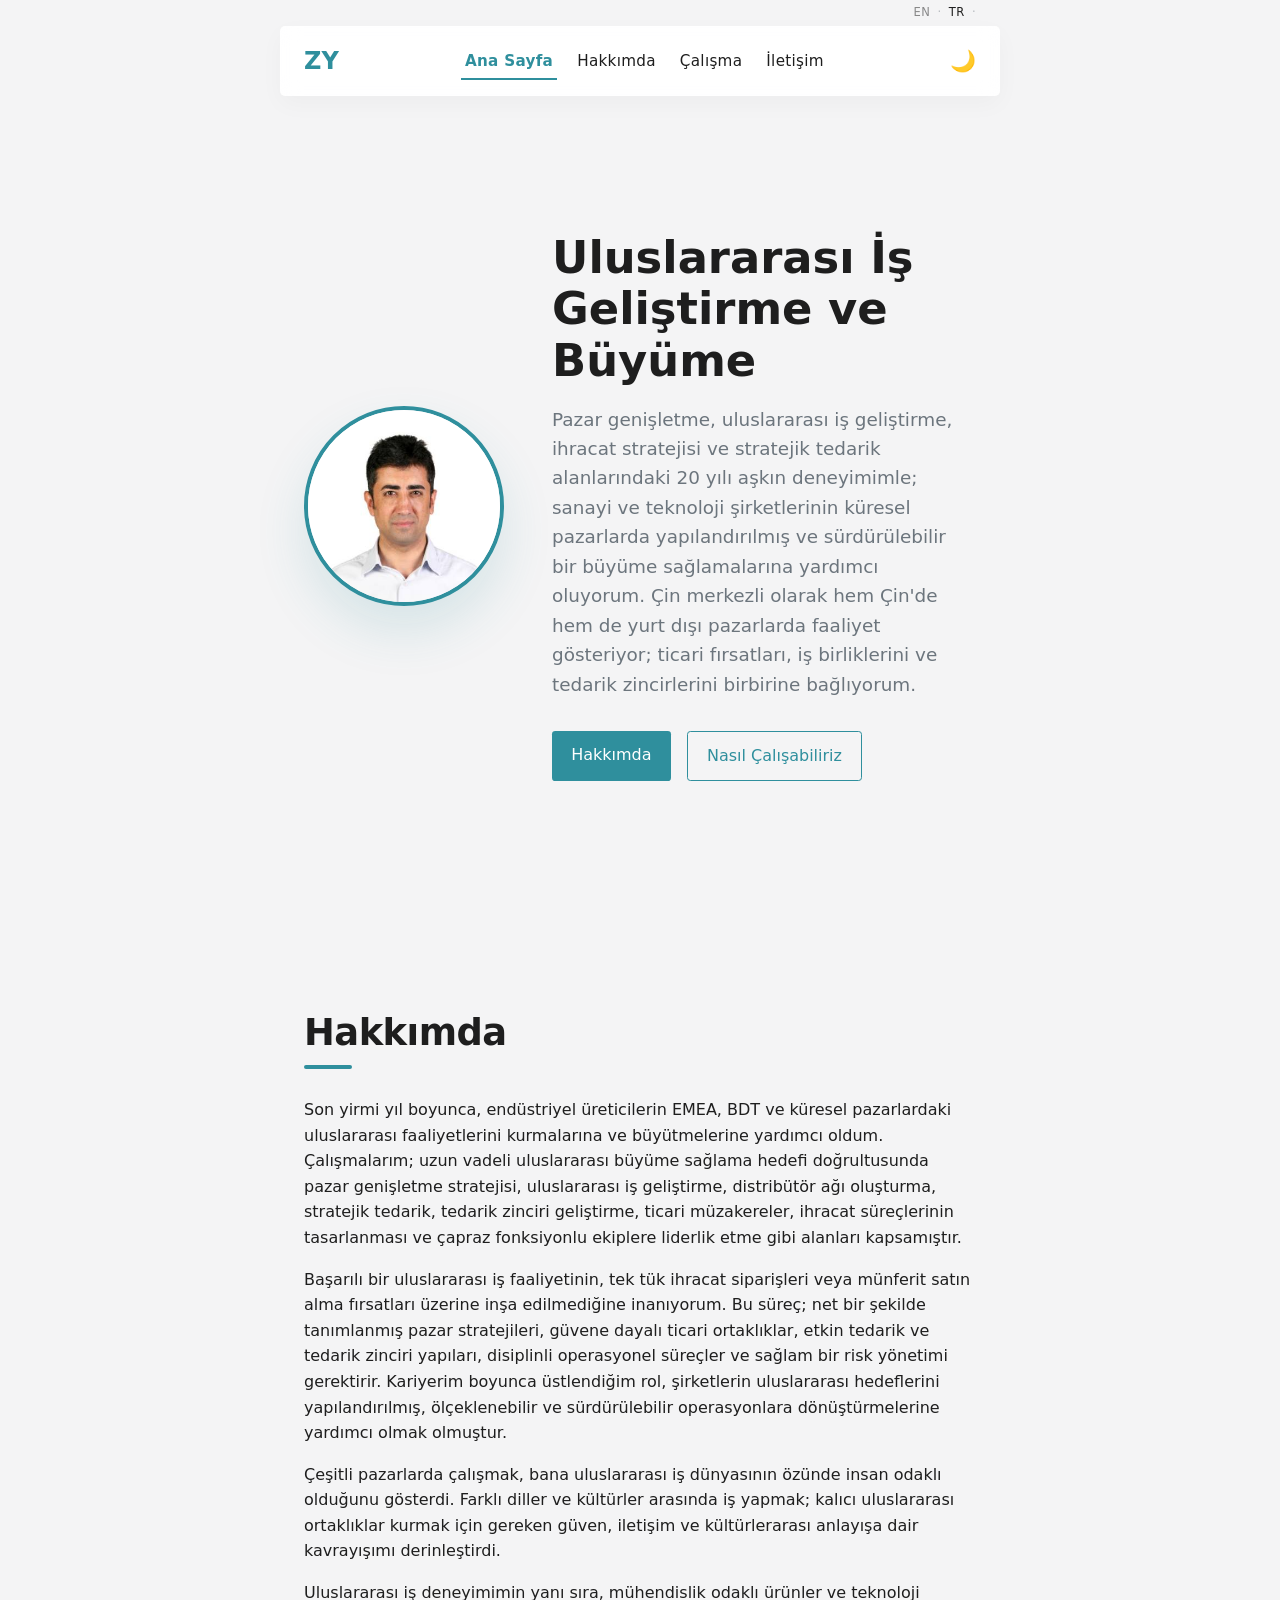
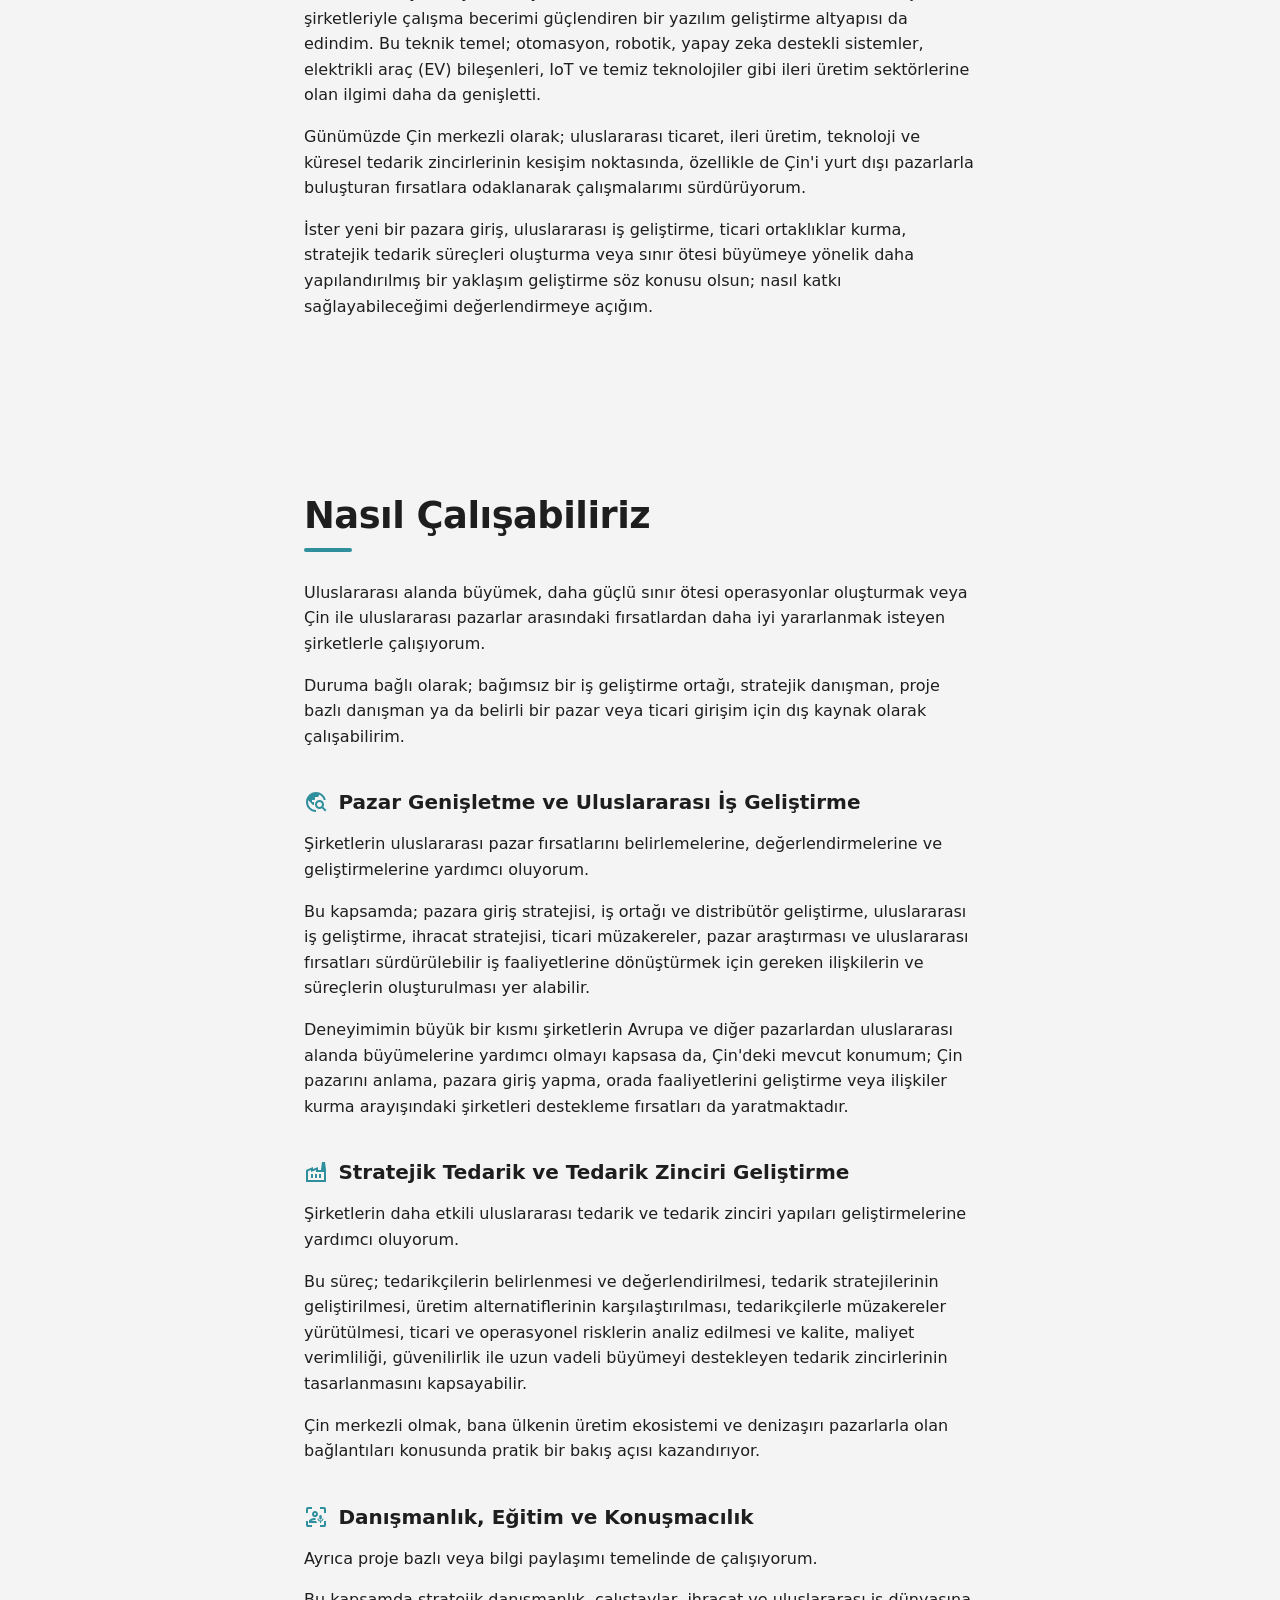
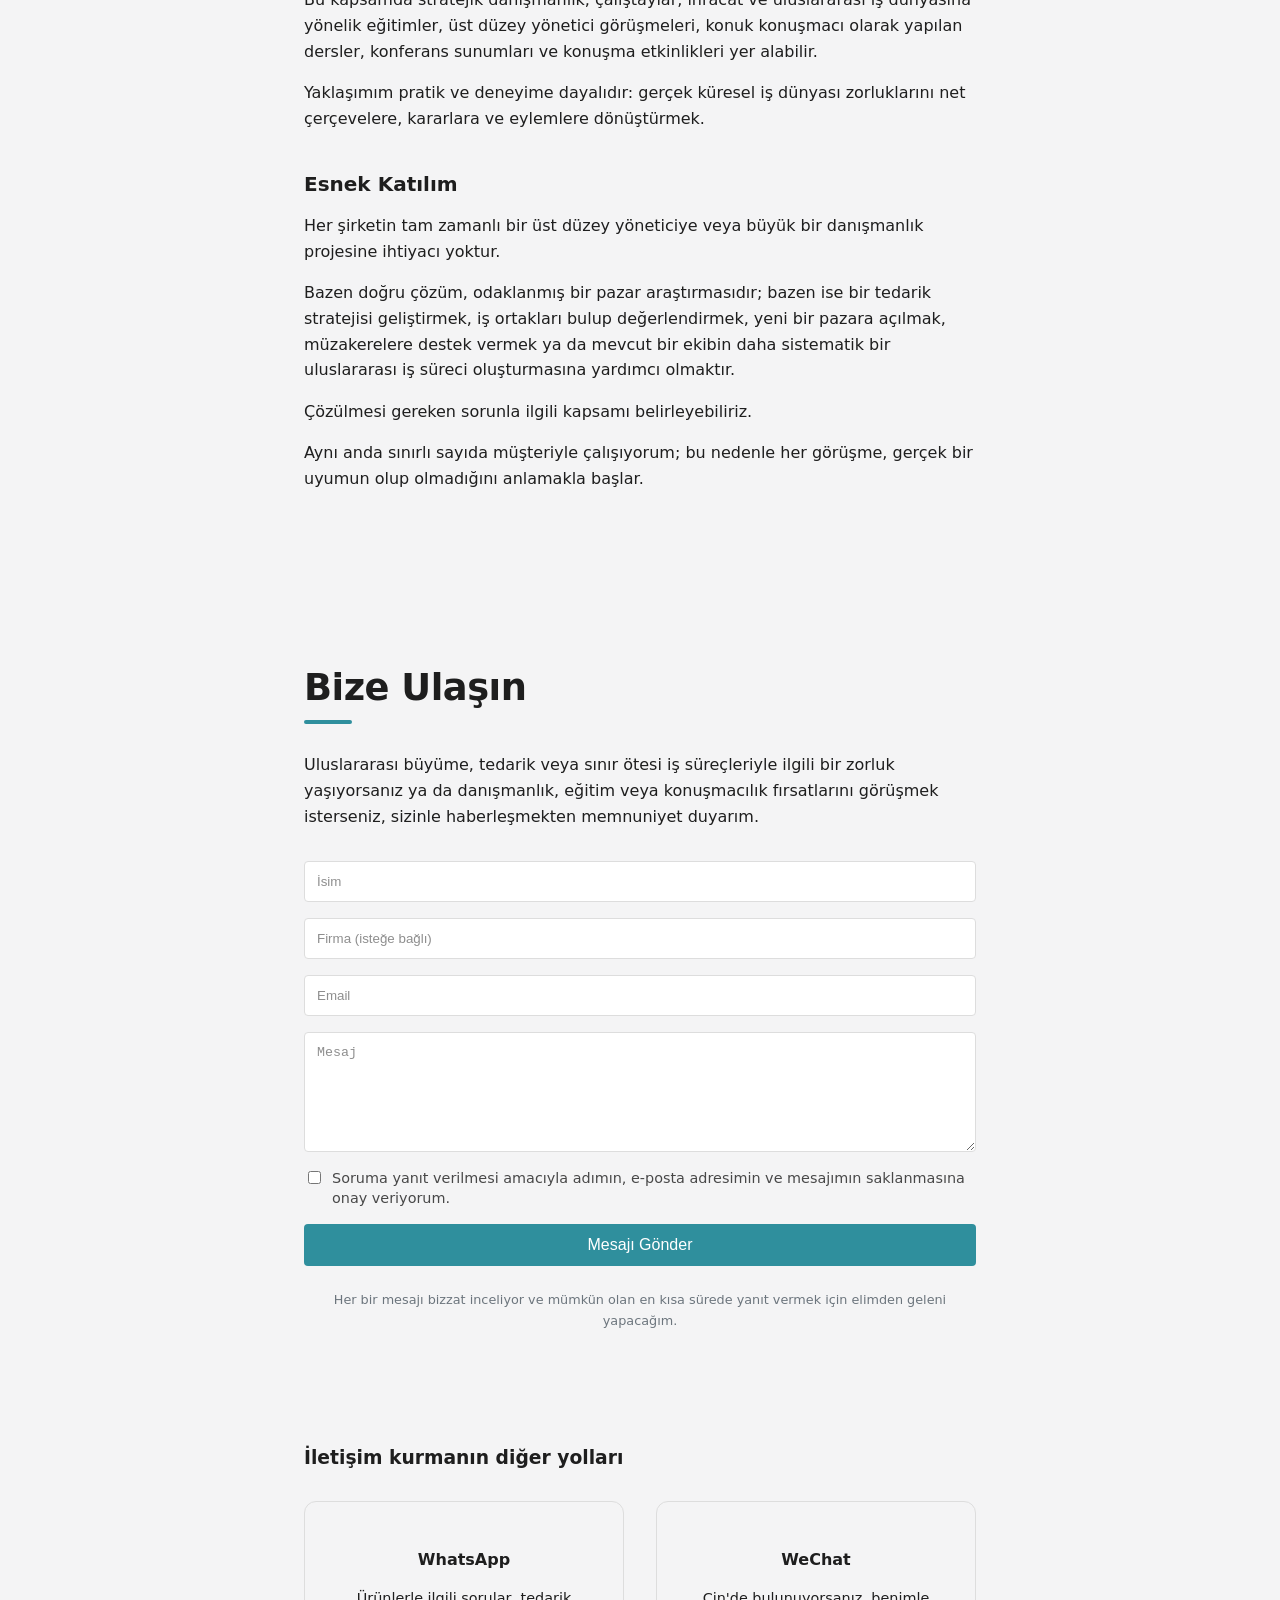
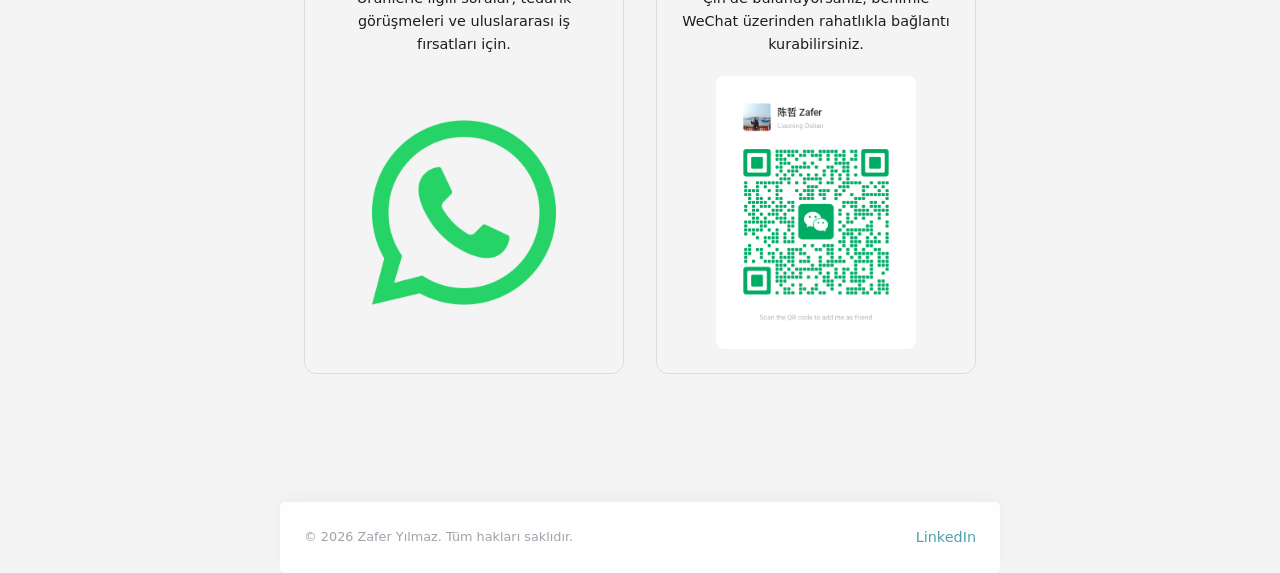
==== commit 84816712: "Turkish page language active class added" ====
--- a/tr/index.html
+++ b/tr/index.html
@@ -140,13 +140,19 @@
   <body>
     <nav class="top-bar" aria-label="Language">
       <div class="top-bar__inner">
-        <a href="/" lang="en" hreflang="en" class="top-bar__link is-active" aria-current="page">
-          EN
+        <a href="/" lang="en" hreflang="en" class="top-bar__link"> EN </a>
+
+        <span class="top-bar__separator" aria-hidden="true">·</span>
+
+        <a
+          href="https://zaferyilmaz.net/tr/"
+          lang="tr"
+          hreflang="tr"
+          class="top-bar__link is-active"
+          aria-current="page"
+        >
+          TR
         </a>
-
-        <span class="top-bar__separator" aria-hidden="true">·</span>
-
-        <a href="https://zaferyilmaz.net/tr/" lang="tr" hreflang="tr" class="top-bar__link"> TR </a>
 
         <span class="top-bar__separator" aria-hidden="true">·</span>
         <!--
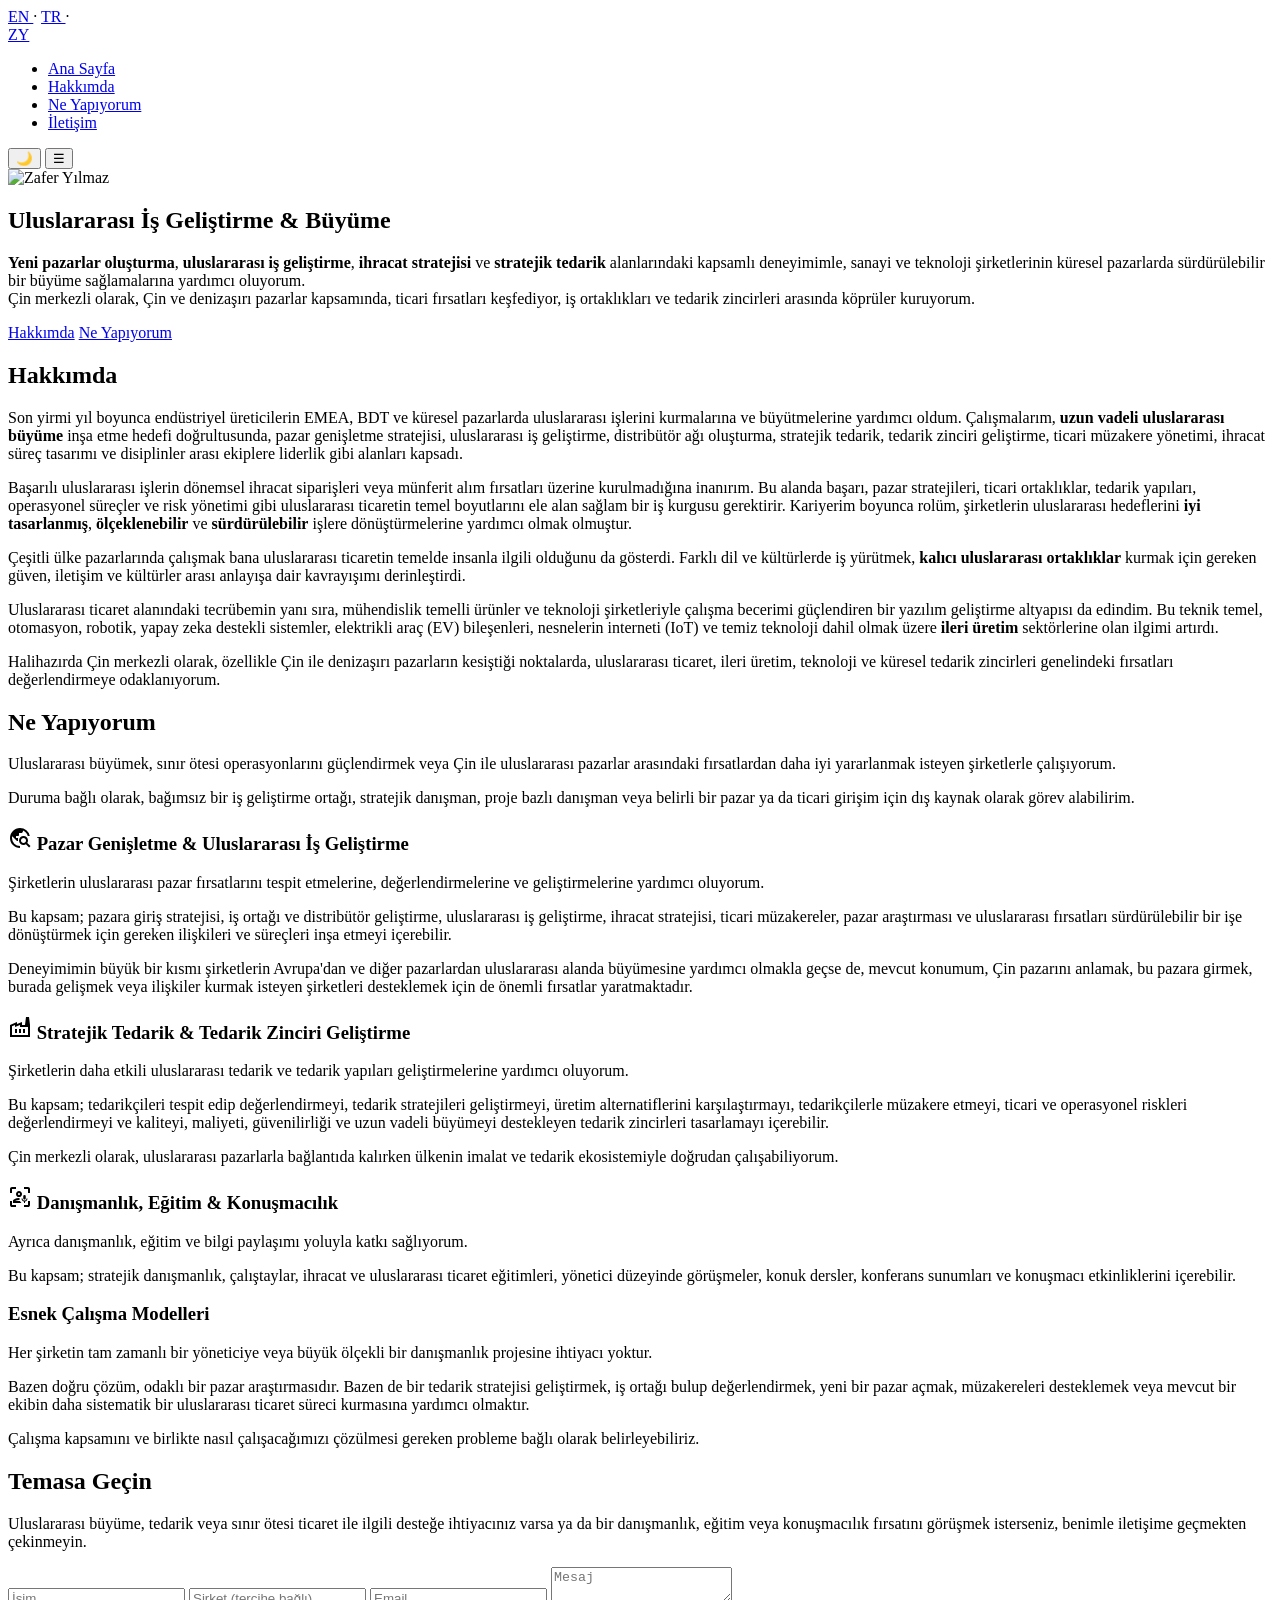
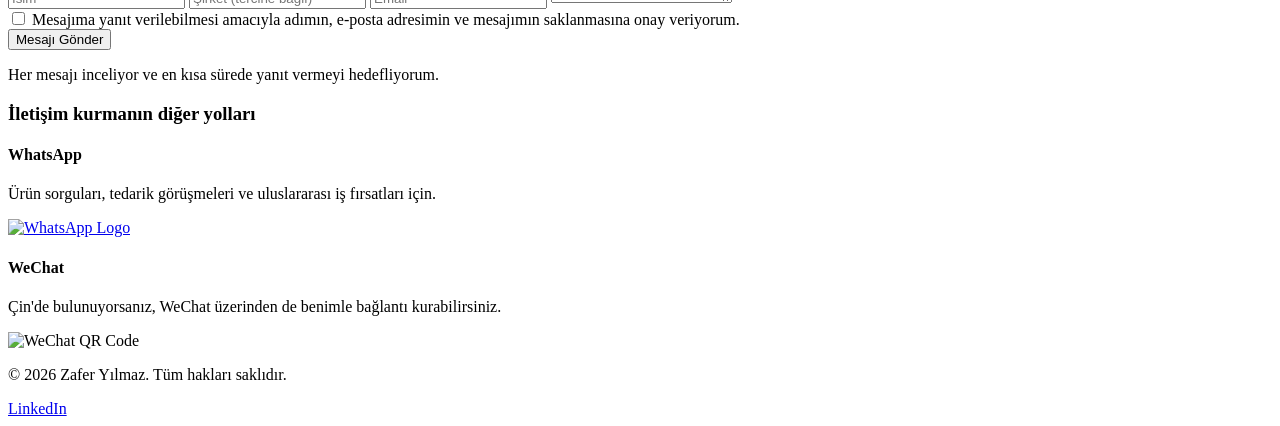
==== commit d1c671c6: "English and Turkish content updated" ====
--- a/tr/index.html
+++ b/tr/index.html
@@ -17,11 +17,11 @@
     <meta charset="UTF-8" />
     <meta name="viewport" content="width=device-width, initial-scale=1.0" />
 
-    <title>Zafer Yılmaz | Uluslararası İş Geliştirme ve Büyüme Stratejisti</title>
+    <title>Zafer Yılmaz | Uluslararası İş Geliştirme ve Büyüme</title>
 
     <meta
       name="description"
-      content="Zafer Yılmaz, şirketlerin küresel pazarlarda sürdürülebilir başarı elde etmelerine yardımcı olma konusunda 20 yılı aşkın deneyime sahip, uluslararası iş geliştirme ve büyüme stratejistidir."
+      content="Çin ve küresel pazarlar odaklı, uluslararası iş geliştirme, yeni pazarlar oluşturma, stratejik tedarik ve sınır ötesi büyüme çözümleri."
     />
 
     <meta name="author" content="Zafer Yılmaz" />
@@ -43,56 +43,44 @@
     <link rel="alternate" hreflang="x-default" href="https://zaferyilmaz.net/" />
 
     <!-- Icons & Progressive Web App -->
-    <link rel="manifest" href="/manifest.json" />
-
-    <link rel="icon" href="/assets/zy-icon-192.png" type="image/png" />
-    <link rel="shortcut icon" href="/assets/zy-icon-192.png" />
-    <link rel="apple-touch-icon" href="/assets/zy-icon-192.png" />
+    <link rel="manifest" href="manifest.json" />
+
+    <link rel="icon" href="assets/zy-icon-192.png" type="image/png" />
+    <link rel="shortcut icon" href="assets/zy-icon-192.png" />
+    <link rel="apple-touch-icon" href="assets/zy-icon-192.png" />
 
     <!-- Social Sharing (Open Graph) -->
     <meta property="og:type" content="website" />
-    <meta property="og:locale" content="tr_TR" />
+    <meta property="og:locale" content="en_US" />
     <meta property="og:site_name" content="ZaferYilmaz.net" />
 
-    <meta
-      property="og:title"
-      content="Zafer Yılmaz | Uluslararası İş Geliştirme ve Büyüme Stratejisti"
-    />
+    <meta property="og:title" content="Zafer Yılmaz | Uluslararası İş Geliştirme ve Büyüme" />
 
     <meta
       property="og:description"
-      content="Şirketlerin küresel pazarlarda sürdürülebilir başarı elde etmelerine yardımcı olmak."
+      content="Çin ve küresel pazarlar odaklı, uluslararası iş geliştirme, yeni pazarlar oluşturma, stratejik tedarik ve sınır ötesi büyüme çözümleri."
     />
 
     <meta property="og:image" content="https://zaferyilmaz.net/assets/social-card.png" />
-    <meta
-      property="og:image:alt"
-      content="Zafer Yılmaz - Uluslararası İş Geliştirme ve Büyüme Stratejisti"
-    />
-
-    <meta property="og:url" content="https://zaferyilmaz.net/tr/" />
+    <meta property="og:image:alt" content="Zafer Yılmaz - Uluslararası İş Geliştirme ve Büyüme" />
+
+    <meta property="og:url" content="https://zaferyilmaz.net/" />
 
     <!-- X (Twitter) Card -->
     <meta name="twitter:card" content="summary_large_image" />
 
-    <meta
-      name="twitter:title"
-      content="Zafer Yılmaz | Uluslararası İş Geliştirme ve Büyüme Stratejisti"
-    />
+    <meta name="twitter:title" content="Zafer Yılmaz | Uluslararası İş Geliştirme ve Büyüme" />
 
     <meta
       name="twitter:description"
-      content="Şirketlerin küresel pazarlarda sürdürülebilir başarı elde etmelerine yardımcı olmak."
+      content="Çin ve küresel pazarlar odaklı, uluslararası iş geliştirme, yeni pazarlar oluşturma, stratejik tedarik ve sınır ötesi büyüme çözümleri."
     />
 
     <meta name="twitter:image" content="https://zaferyilmaz.net/assets/social-card.png" />
-    <meta
-      name="twitter:image:alt"
-      content="Zafer Yılmaz - Uluslararası İş Geliştirme ve Büyüme Stratejisti"
-    />
+    <meta name="twitter:image:alt" content="Zafer Yılmaz - Uluslararası İş Geliştirme ve Büyüme" />
 
     <!-- Styles -->
-    <link rel="stylesheet" href="/css/style.css" />
+    <link rel="stylesheet" href="css/style.css" />
 
     <!-- Google Fonts and Icons related link and style -->
     <link
@@ -126,8 +114,7 @@
         "name": "Zafer Yılmaz",
         "alternateName": "Zafer Yilmaz",
         "url": "https://zaferyilmaz.net/",
-        "jobTitle": "Uluslararası İş Geliştirme ve Büyüme Stratejisti",
-        "description": "Pazar genişletme, ihracat stratejisi ve stratejik tedarik konularında uzmanlaşmış, uluslararası iş geliştirme ve büyüme stratejisti. Çin merkezli olarak, Çin ile uluslararası pazarlar arasında bağlantı kuruyor.",
+        "description": "Çin ve küresel pazarlar odaklı, uluslararası iş geliştirme, yeni pazarlar oluşturma, stratejik tedarik ve sınır ötesi büyüme çözümleri.",
         "image": "https://zaferyilmaz.net/assets/zaf.jpg",
         "knowsLanguage": ["en", "tr", "ru", "zh"],
         "sameAs": [
@@ -181,7 +168,7 @@
         <ul>
           <li><a href="#hero-section" class="nav-link">Ana Sayfa</a></li>
           <li><a href="#about-section" class="nav-link">Hakkımda</a></li>
-          <li><a href="#work-section" class="nav-link">Çalışma</a></li>
+          <li><a href="#work-section" class="nav-link">Ne Yapıyorum</a></li>
           <li><a href="#contact-section" class="nav-link">İletişim</a></li>
         </ul>
       </nav>
@@ -206,24 +193,25 @@
     <main>
       <section id="hero-section">
         <img
-          src="/assets/zaf.jpg"
+          src="assets/zaf.jpg"
           alt="Zafer Yılmaz"
           fetchpriority="high"
           loading="eager"
           decoding="async"
         />
         <div class="hero-content">
-          <h1>Uluslararası İş Geliştirme ve Büyüme</h1>
+          <h1>Uluslararası İş Geliştirme & Büyüme</h1>
           <p class="hero__intro">
-            Pazar genişletme, uluslararası iş geliştirme, ihracat stratejisi ve stratejik tedarik
-            alanlarındaki 20 yılı aşkın deneyimimle; sanayi ve teknoloji şirketlerinin küresel
-            pazarlarda yapılandırılmış ve sürdürülebilir bir büyüme sağlamalarına yardımcı oluyorum.
-            Çin merkezli olarak hem Çin'de hem de yurt dışı pazarlarda faaliyet gösteriyor; ticari
-            fırsatları, iş birliklerini ve tedarik zincirlerini birbirine bağlıyorum.
+            <strong>Yeni pazarlar oluşturma</strong>, <strong>uluslararası iş geliştirme</strong>,
+            <strong>ihracat stratejisi</strong> ve <strong>stratejik tedarik</strong> alanlarındaki
+            kapsamlı deneyimimle, sanayi ve teknoloji şirketlerinin küresel pazarlarda
+            sürdürülebilir bir büyüme sağlamalarına yardımcı oluyorum. <br />
+            Çin merkezli olarak, Çin ve denizaşırı pazarlar kapsamında, ticari fırsatları
+            keşfediyor, iş ortaklıkları ve tedarik zincirleri arasında köprüler kuruyorum.
           </p>
           <div class="hero-actions">
             <a href="#about-section" class="hero-btn primary">Hakkımda</a>
-            <a href="#work-section" class="hero-btn ghost">Nasıl Çalışabiliriz</a>
+            <a href="#work-section" class="hero-btn ghost">Ne Yapıyorum</a>
           </div>
         </div>
       </section>
@@ -231,57 +219,52 @@
       <section id="about-section">
         <h2>Hakkımda</h2>
         <p>
-          Son yirmi yıl boyunca, endüstriyel üreticilerin EMEA, BDT ve küresel pazarlardaki
-          uluslararası faaliyetlerini kurmalarına ve büyütmelerine yardımcı oldum. Çalışmalarım;
-          uzun vadeli uluslararası büyüme sağlama hedefi doğrultusunda pazar genişletme stratejisi,
-          uluslararası iş geliştirme, distribütör ağı oluşturma, stratejik tedarik, tedarik zinciri
-          geliştirme, ticari müzakereler, ihracat süreçlerinin tasarlanması ve çapraz fonksiyonlu
-          ekiplere liderlik etme gibi alanları kapsamıştır.
-        </p>
-        <p>
-          Başarılı bir uluslararası iş faaliyetinin, tek tük ihracat siparişleri veya münferit satın
-          alma fırsatları üzerine inşa edilmediğine inanıyorum. Bu süreç; net bir şekilde
-          tanımlanmış pazar stratejileri, güvene dayalı ticari ortaklıklar, etkin tedarik ve tedarik
-          zinciri yapıları, disiplinli operasyonel süreçler ve sağlam bir risk yönetimi gerektirir.
-          Kariyerim boyunca üstlendiğim rol, şirketlerin uluslararası hedeflerini yapılandırılmış,
-          ölçeklenebilir ve sürdürülebilir operasyonlara dönüştürmelerine yardımcı olmak olmuştur.
-        </p>
-        <p>
-          Çeşitli pazarlarda çalışmak, bana uluslararası iş dünyasının özünde insan odaklı olduğunu
-          gösterdi. Farklı diller ve kültürler arasında iş yapmak; kalıcı uluslararası ortaklıklar
-          kurmak için gereken güven, iletişim ve kültürlerarası anlayışa dair kavrayışımı
-          derinleştirdi.
-        </p>
-        <p>
-          Uluslararası iş deneyimimin yanı sıra, mühendislik odaklı ürünler ve teknoloji
-          şirketleriyle çalışma becerimi güçlendiren bir yazılım geliştirme altyapısı da edindim. Bu
-          teknik temel; otomasyon, robotik, yapay zeka destekli sistemler, elektrikli araç (EV)
-          bileşenleri, IoT ve temiz teknolojiler gibi ileri üretim sektörlerine olan ilgimi daha da
-          genişletti.
-        </p>
-        <p>
-          Günümüzde Çin merkezli olarak; uluslararası ticaret, ileri üretim, teknoloji ve küresel
-          tedarik zincirlerinin kesişim noktasında, özellikle de Çin'i yurt dışı pazarlarla
-          buluşturan fırsatlara odaklanarak çalışmalarımı sürdürüyorum.
-        </p>
-        <p>
-          İster yeni bir pazara giriş, uluslararası iş geliştirme, ticari ortaklıklar kurma,
-          stratejik tedarik süreçleri oluşturma veya sınır ötesi büyümeye yönelik daha
-          yapılandırılmış bir yaklaşım geliştirme söz konusu olsun; nasıl katkı sağlayabileceğimi
-          değerlendirmeye açığım.
+          Son yirmi yıl boyunca endüstriyel üreticilerin EMEA, BDT ve küresel pazarlarda
+          uluslararası işlerini kurmalarına ve büyütmelerine yardımcı oldum. Çalışmalarım,
+          <strong>uzun vadeli uluslararası büyüme</strong> inşa etme hedefi doğrultusunda, pazar
+          genişletme stratejisi, uluslararası iş geliştirme, distribütör ağı oluşturma, stratejik
+          tedarik, tedarik zinciri geliştirme, ticari müzakere yönetimi, ihracat süreç tasarımı ve
+          disiplinler arası ekiplere liderlik gibi alanları kapsadı.
+        </p>
+        <p>
+          Başarılı uluslararası işlerin dönemsel ihracat siparişleri veya münferit alım fırsatları
+          üzerine kurulmadığına inanırım. Bu alanda başarı, pazar stratejileri, ticari ortaklıklar,
+          tedarik yapıları, operasyonel süreçler ve risk yönetimi gibi uluslararası ticaretin temel
+          boyutlarını ele alan sağlam bir iş kurgusu gerektirir. Kariyerim boyunca rolüm,
+          şirketlerin uluslararası hedeflerini <strong>iyi tasarlanmış</strong>,
+          <strong>ölçeklenebilir</strong> ve <strong>sürdürülebilir</strong>
+          işlere dönüştürmelerine yardımcı olmak olmuştur.
+        </p>
+        <p>
+          Çeşitli ülke pazarlarında çalışmak bana uluslararası ticaretin temelde insanla ilgili
+          olduğunu da gösterdi. Farklı dil ve kültürlerde iş yürütmek,
+          <strong>kalıcı uluslararası ortaklıklar</strong> kurmak için gereken güven, iletişim ve
+          kültürler arası anlayışa dair kavrayışımı derinleştirdi.
+        </p>
+        <p>
+          Uluslararası ticaret alanındaki tecrübemin yanı sıra, mühendislik temelli ürünler ve
+          teknoloji şirketleriyle çalışma becerimi güçlendiren bir yazılım geliştirme altyapısı da
+          edindim. Bu teknik temel, otomasyon, robotik, yapay zeka destekli sistemler, elektrikli
+          araç (EV) bileşenleri, nesnelerin interneti (IoT) ve temiz teknoloji dahil olmak üzere
+          <strong>ileri üretim</strong> sektörlerine olan ilgimi artırdı.
+        </p>
+        <p>
+          Halihazırda Çin merkezli olarak, özellikle Çin ile denizaşırı pazarların kesiştiği
+          noktalarda, uluslararası ticaret, ileri üretim, teknoloji ve küresel tedarik zincirleri
+          genelindeki fırsatları değerlendirmeye odaklanıyorum.
         </p>
       </section>
 
       <section id="work-section">
-        <h2>Nasıl Çalışabiliriz</h2>
-        <p>
-          Uluslararası alanda büyümek, daha güçlü sınır ötesi operasyonlar oluşturmak veya Çin ile
-          uluslararası pazarlar arasındaki fırsatlardan daha iyi yararlanmak isteyen şirketlerle
-          çalışıyorum.
-        </p>
-        <p>
-          Duruma bağlı olarak; bağımsız bir iş geliştirme ortağı, stratejik danışman, proje bazlı
-          danışman ya da belirli bir pazar veya ticari girişim için dış kaynak olarak çalışabilirim.
+        <h2>Ne Yapıyorum</h2>
+        <p>
+          Uluslararası büyümek, sınır ötesi operasyonlarını güçlendirmek veya Çin ile uluslararası
+          pazarlar arasındaki fırsatlardan daha iyi yararlanmak isteyen şirketlerle çalışıyorum.
+        </p>
+        <p>
+          Duruma bağlı olarak, bağımsız bir iş geliştirme ortağı, stratejik danışman, proje bazlı
+          danışman veya belirli bir pazar ya da ticari girişim için dış kaynak olarak görev
+          alabilirim.
         </p>
         <h3>
           <svg
@@ -294,23 +277,23 @@
               d="M480-80q-83 0-156-31.5T197-197q-54-54-85.5-127T80-480q0-83 31.5-156T197-763q54-54 127-85.5T480-880q146 0 255.5 91.5T872-559h-82q-19-73-68.5-130.5T600-776v16q0 33-23.5 56.5T520-680h-80v80q0 17-11.5 28.5T400-560h-80v80h80v120h-40L168-552q-3 18-5.5 36t-2.5 36q0 131 92 225t228 95v80Zm364-20L716-228q-21 12-45 20t-51 8q-75 0-127.5-52.5T440-380q0-75 52.5-127.5T620-560q75 0 127.5 52.5T800-380q0 27-8 51t-20 45l128 128-56 56ZM691-309q29-29 29-71t-29-71q-29-29-71-29t-71 29q-29 29-29 71t29 71q29 29 71 29t71-29Z"
             />
           </svg>
-          Pazar Genişletme ve Uluslararası İş Geliştirme
+          Pazar Genişletme & Uluslararası İş Geliştirme
         </h3>
         <p>
-          Şirketlerin uluslararası pazar fırsatlarını belirlemelerine, değerlendirmelerine ve
+          Şirketlerin uluslararası pazar fırsatlarını tespit etmelerine, değerlendirmelerine ve
           geliştirmelerine yardımcı oluyorum.
         </p>
         <p>
-          Bu kapsamda; pazara giriş stratejisi, iş ortağı ve distribütör geliştirme, uluslararası iş
+          Bu kapsam; pazara giriş stratejisi, iş ortağı ve distribütör geliştirme, uluslararası iş
           geliştirme, ihracat stratejisi, ticari müzakereler, pazar araştırması ve uluslararası
-          fırsatları sürdürülebilir iş faaliyetlerine dönüştürmek için gereken ilişkilerin ve
-          süreçlerin oluşturulması yer alabilir.
-        </p>
-        <p>
-          Deneyimimin büyük bir kısmı şirketlerin Avrupa ve diğer pazarlardan uluslararası alanda
-          büyümelerine yardımcı olmayı kapsasa da, Çin'deki mevcut konumum; Çin pazarını anlama,
-          pazara giriş yapma, orada faaliyetlerini geliştirme veya ilişkiler kurma arayışındaki
-          şirketleri destekleme fırsatları da yaratmaktadır.
+          fırsatları sürdürülebilir bir işe dönüştürmek için gereken ilişkileri ve süreçleri inşa
+          etmeyi içerebilir.
+        </p>
+        <p>
+          Deneyimimin büyük bir kısmı şirketlerin Avrupa'dan ve diğer pazarlardan uluslararası
+          alanda büyümesine yardımcı olmakla geçse de, mevcut konumum, Çin pazarını anlamak, bu
+          pazara girmek, burada gelişmek veya ilişkiler kurmak isteyen şirketleri desteklemek için
+          de önemli fırsatlar yaratmaktadır.
         </p>
         <h3>
           <svg
@@ -323,22 +306,21 @@
               d="M80-80v-481l280-119v80l200-80v120h320v480H80Zm80-80h640v-320H480v-82l-200 80v-78l-120 53v347Zm280-80h80v-160h-80v160Zm-160 0h80v-160h-80v160Zm320 0h80v-160h-80v160Zm280-320H680l40-320h120l40 320ZM160-160h640-640Z"
             />
           </svg>
-          Stratejik Tedarik ve Tedarik Zinciri Geliştirme
+          Stratejik Tedarik & Tedarik Zinciri Geliştirme
         </h3>
         <p>
-          Şirketlerin daha etkili uluslararası tedarik ve tedarik zinciri yapıları geliştirmelerine
-          yardımcı oluyorum.
-        </p>
-        <p>
-          Bu süreç; tedarikçilerin belirlenmesi ve değerlendirilmesi, tedarik stratejilerinin
-          geliştirilmesi, üretim alternatiflerinin karşılaştırılması, tedarikçilerle müzakereler
-          yürütülmesi, ticari ve operasyonel risklerin analiz edilmesi ve kalite, maliyet
-          verimliliği, güvenilirlik ile uzun vadeli büyümeyi destekleyen tedarik zincirlerinin
-          tasarlanmasını kapsayabilir.
-        </p>
-        <p>
-          Çin merkezli olmak, bana ülkenin üretim ekosistemi ve denizaşırı pazarlarla olan
-          bağlantıları konusunda pratik bir bakış açısı kazandırıyor.
+          Şirketlerin daha etkili uluslararası tedarik ve tedarik yapıları geliştirmelerine yardımcı
+          oluyorum.
+        </p>
+        <p>
+          Bu kapsam; tedarikçileri tespit edip değerlendirmeyi, tedarik stratejileri geliştirmeyi,
+          üretim alternatiflerini karşılaştırmayı, tedarikçilerle müzakere etmeyi, ticari ve
+          operasyonel riskleri değerlendirmeyi ve kaliteyi, maliyeti, güvenilirliği ve uzun vadeli
+          büyümeyi destekleyen tedarik zincirleri tasarlamayı içerebilir.
+        </p>
+        <p>
+          Çin merkezli olarak, uluslararası pazarlarla bağlantıda kalırken ülkenin imalat ve tedarik
+          ekosistemiyle doğrudan çalışabiliyorum.
         </p>
         <h3>
           <svg
@@ -351,45 +333,40 @@
               d="M477-320Zm-277 80v-76q0-21 10.5-39.5T239-385q51-30 108.5-44T464-439q-2 10-3 19.5t-1 19.5q0 11 1 21t3 20q-47-4-92 6t-86 33h191q11 24 26.5 44t36.5 36H200Zm240-240q-51 0-85.5-34.5T320-600q0-50 34.5-85t85.5-35q50 0 85 35t35 85q0 51-35 85.5T440-480Zm0-80q17 0 28.5-11.5T480-600q0-17-11.5-28.5T440-640q-17 0-28.5 11.5T400-600q0 17 11.5 28.5T440-560Zm0-40ZM160-80q-33 0-56.5-23.5T80-160v-160h80v160h160v80H160ZM80-640v-160q0-33 23.5-56.5T160-880h160v80H160v160H80ZM640-80v-80h160v-160h80v160q0 33-23.5 56.5T800-80H640Zm160-560v-160H640v-80h160q33 0 56.5 23.5T880-800v160h-80ZM640-240v-62q-43-8-71.5-40.5T540-420h40q0 33 23.5 56.5T660-340q33 0 56.5-23.5T740-420h40q0 45-28.5 77.5T680-302v62h-40Zm-15.5-154.5Q610-409 610-430v-80q0-21 14.5-35.5T660-560q21 0 35.5 14.5T710-510v80q0 21-14.5 35.5T660-380q-21 0-35.5-14.5Z"
             />
           </svg>
-          Danışmanlık, Eğitim ve Konuşmacılık
+          Danışmanlık, Eğitim & Konuşmacılık
         </h3>
-        <p>Ayrıca proje bazlı veya bilgi paylaşımı temelinde de çalışıyorum.</p>
-        <p>
-          Bu kapsamda stratejik danışmanlık, çalıştaylar, ihracat ve uluslararası iş dünyasına
-          yönelik eğitimler, üst düzey yönetici görüşmeleri, konuk konuşmacı olarak yapılan dersler,
-          konferans sunumları ve konuşma etkinlikleri yer alabilir.
-        </p>
-        <p>
-          Yaklaşımım pratik ve deneyime dayalıdır: gerçek küresel iş dünyası zorluklarını net
-          çerçevelere, kararlara ve eylemlere dönüştürmek.
-        </p>
-        <h3>Esnek Katılım</h3>
-        <p>
-          Her şirketin tam zamanlı bir üst düzey yöneticiye veya büyük bir danışmanlık projesine
+        <p>Ayrıca danışmanlık, eğitim ve bilgi paylaşımı yoluyla katkı sağlıyorum.</p>
+        <p>
+          Bu kapsam; stratejik danışmanlık, çalıştaylar, ihracat ve uluslararası ticaret eğitimleri,
+          yönetici düzeyinde görüşmeler, konuk dersler, konferans sunumları ve konuşmacı
+          etkinliklerini içerebilir.
+        </p>
+        <h3>Esnek Çalışma Modelleri</h3>
+        <p>
+          Her şirketin tam zamanlı bir yöneticiye veya büyük ölçekli bir danışmanlık projesine
           ihtiyacı yoktur.
         </p>
         <p>
-          Bazen doğru çözüm, odaklanmış bir pazar araştırmasıdır; bazen ise bir tedarik stratejisi
-          geliştirmek, iş ortakları bulup değerlendirmek, yeni bir pazara açılmak, müzakerelere
-          destek vermek ya da mevcut bir ekibin daha sistematik bir uluslararası iş süreci
-          oluşturmasına yardımcı olmaktır.
-        </p>
-        <p>Çözülmesi gereken sorunla ilgili kapsamı belirleyebiliriz.</p>
-        <p>
-          Aynı anda sınırlı sayıda müşteriyle çalışıyorum; bu nedenle her görüşme, gerçek bir uyumun
-          olup olmadığını anlamakla başlar.
+          Bazen doğru çözüm, odaklı bir pazar araştırmasıdır. Bazen de bir tedarik stratejisi
+          geliştirmek, iş ortağı bulup değerlendirmek, yeni bir pazar açmak, müzakereleri
+          desteklemek veya mevcut bir ekibin daha sistematik bir uluslararası ticaret süreci
+          kurmasına yardımcı olmaktır.
+        </p>
+        <p>
+          Çalışma kapsamını ve birlikte nasıl çalışacağımızı çözülmesi gereken probleme bağlı olarak
+          belirleyebiliriz.
         </p>
       </section>
 
       <section id="contact-section">
-        <h2>Bize Ulaşın</h2>
-        <p>
-          Uluslararası büyüme, tedarik veya sınır ötesi iş süreçleriyle ilgili bir zorluk
-          yaşıyorsanız ya da danışmanlık, eğitim veya konuşmacılık fırsatlarını görüşmek isterseniz,
-          sizinle haberleşmekten memnuniyet duyarım.
+        <h2>Temasa Geçin</h2>
+        <p>
+          Uluslararası büyüme, tedarik veya sınır ötesi ticaret ile ilgili desteğe ihtiyacınız varsa
+          ya da bir danışmanlık, eğitim veya konuşmacılık fırsatını görüşmek isterseniz, benimle
+          iletişime geçmekten çekinmeyin.
         </p>
         <form id="contact-form" action="https://formspree.io/f/xykrkzar" method="POST">
-          <input type="hidden" name="_subject" value="ZaferYilmaz.net TR sayfasından yeni mesaj" />
+          <input type="hidden" name="_subject" value="Yeni Mesaj | ZaferYilmaz.net" />
 
           <input
             type="text"
@@ -404,7 +381,7 @@
             type="text"
             id="company"
             name="company"
-            placeholder="Firma (isteğe bağlı)"
+            placeholder="Şirket (tercihe bağlı)"
             autocomplete="organization"
           />
 
@@ -429,15 +406,14 @@
           <div class="consent-group">
             <input type="checkbox" id="consentToStoreData" name="consentToStoreData" required />
             <label for="consentToStoreData"
-              >Soruma yanıt verilmesi amacıyla adımın, e-posta adresimin ve mesajımın saklanmasına
-              onay veriyorum.</label
+              >Mesajıma yanıt verilebilmesi amacıyla adımın, e-posta adresimin ve mesajımın
+              saklanmasına onay veriyorum.</label
             >
           </div>
 
           <button type="submit">Mesajı Gönder</button>
           <p class="contact-note" id="contact-note">
-            Her bir mesajı bizzat inceliyor ve mümkün olan en kısa sürede yanıt vermek için elimden
-            geleni yapacağım.
+            Her mesajı inceliyor ve en kısa sürede yanıt vermeyi hedefliyorum.
           </p>
 
           <p id="form-status" class="form-status" tabindex="-1" aria-live="polite"></p>
@@ -448,7 +424,7 @@
         <div class="contact-options">
           <div class="contact-card">
             <h4>WhatsApp</h4>
-            <p>Ürünlerle ilgili sorular, tedarik görüşmeleri ve uluslararası iş fırsatları için.</p>
+            <p>Ürün sorguları, tedarik görüşmeleri ve uluslararası iş fırsatları için.</p>
 
             <a
               href="https://wa.me/905304087500"
@@ -457,17 +433,15 @@
               class="contact-link"
               title="WhatsApp Link"
             >
-              <img src="/assets/whatsapp-logo.png" alt="WhatsApp Logo" class="contact-img" />
+              <img src="assets/whatsapp-logo.png" alt="WhatsApp Logo" class="contact-img" />
             </a>
           </div>
 
           <div class="contact-card">
             <h4>WeChat</h4>
-            <p>
-              Çin'de bulunuyorsanız, benimle WeChat üzerinden rahatlıkla bağlantı kurabilirsiniz.
-            </p>
-
-            <img src="/assets/wechat-qr.png" alt="WeChat QR Code" class="contact-img" />
+            <p>Çin'de bulunuyorsanız, WeChat üzerinden de benimle bağlantı kurabilirsiniz.</p>
+
+            <img src="assets/wechat-qr.png" alt="WeChat QR Code" class="contact-img" />
           </div>
         </div>
       </section>
@@ -485,6 +459,6 @@
       </div>
     </footer>
 
-    <script src="/js/main.js"></script>
+    <script src="js/main.js"></script>
   </body>
 </html>
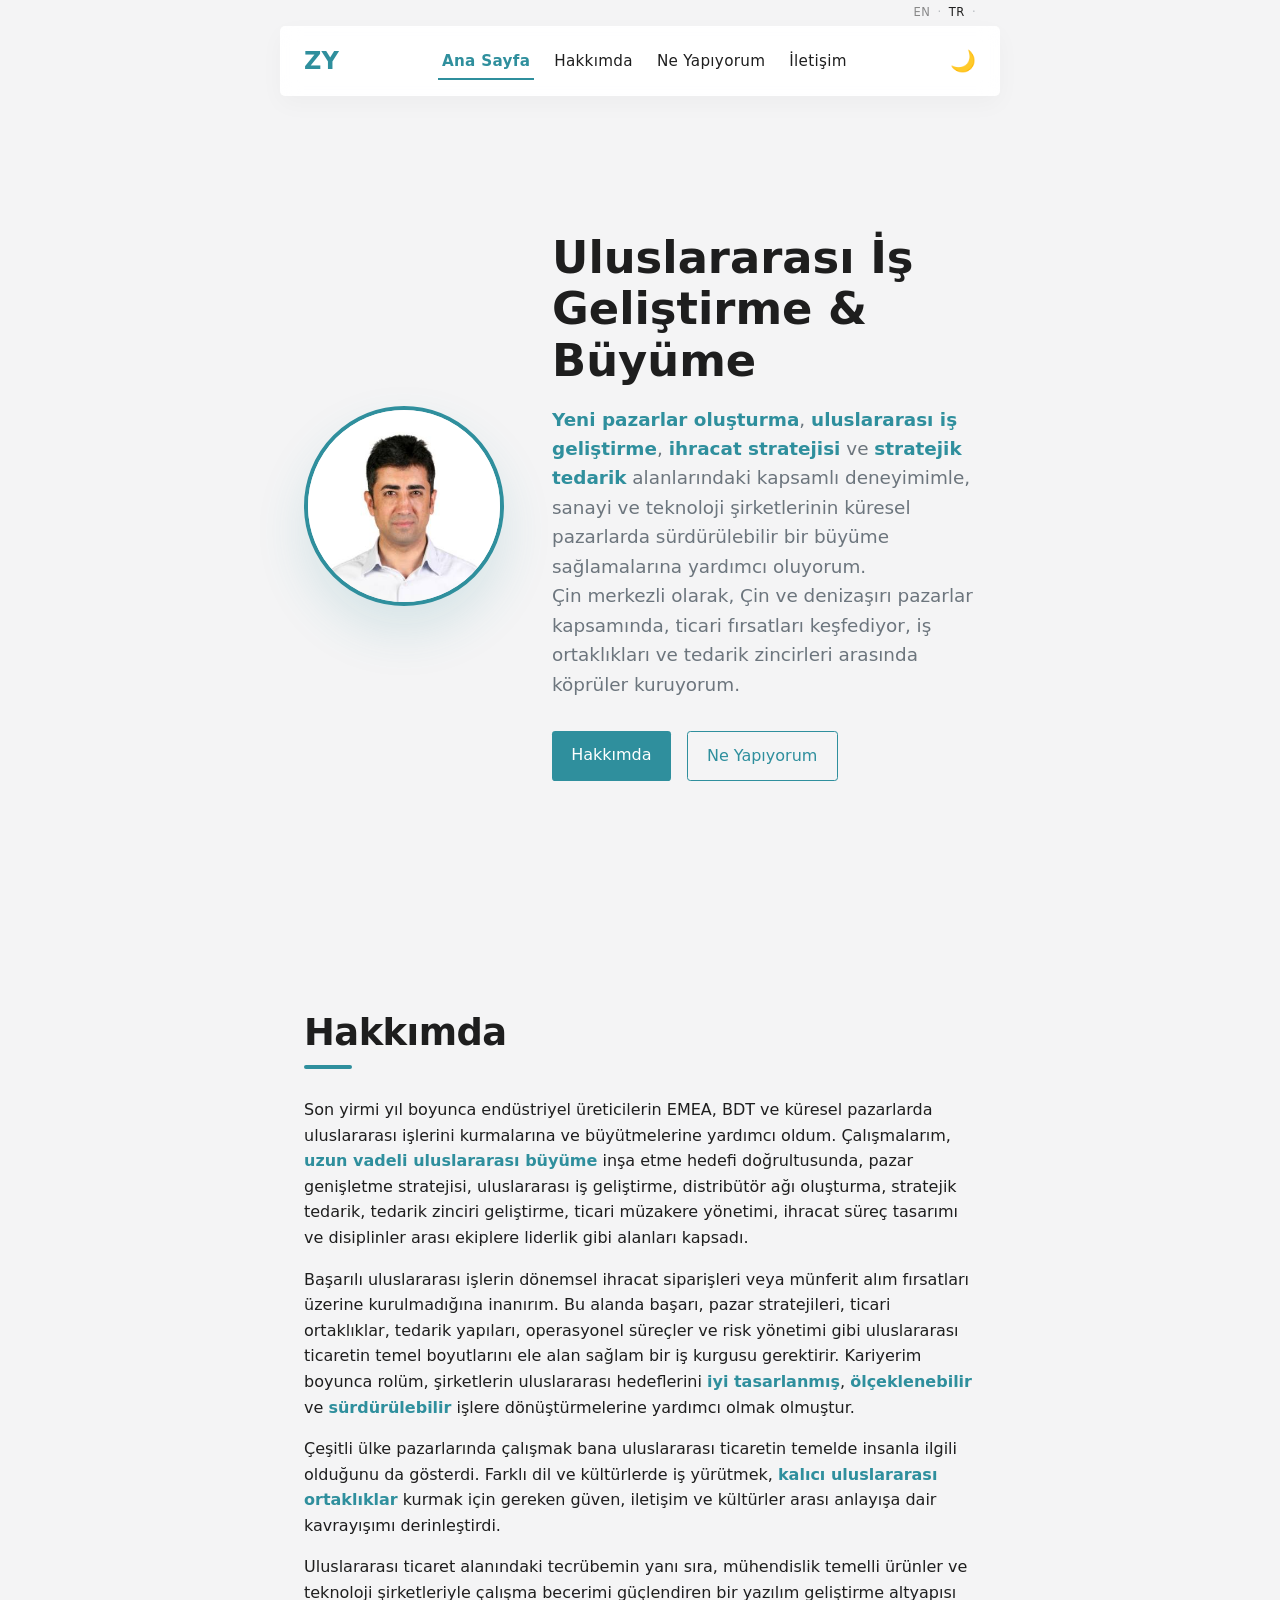
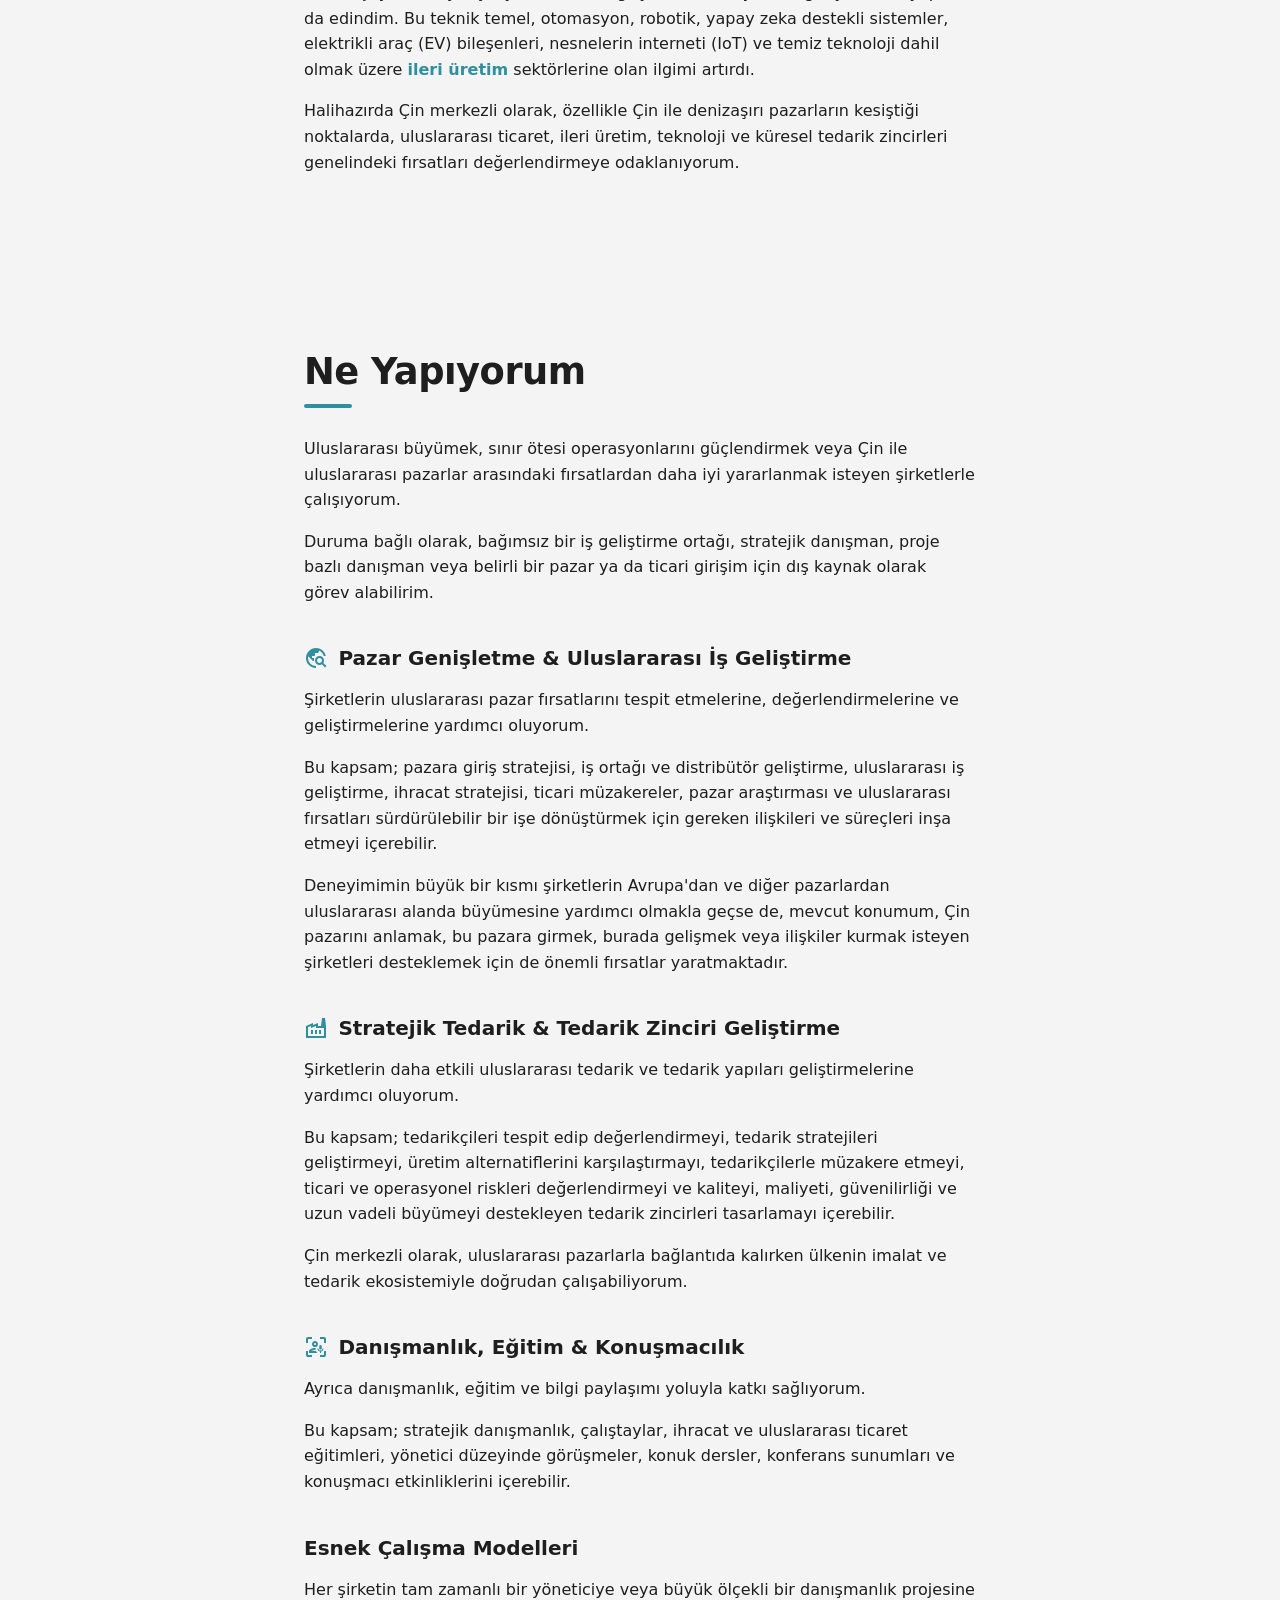
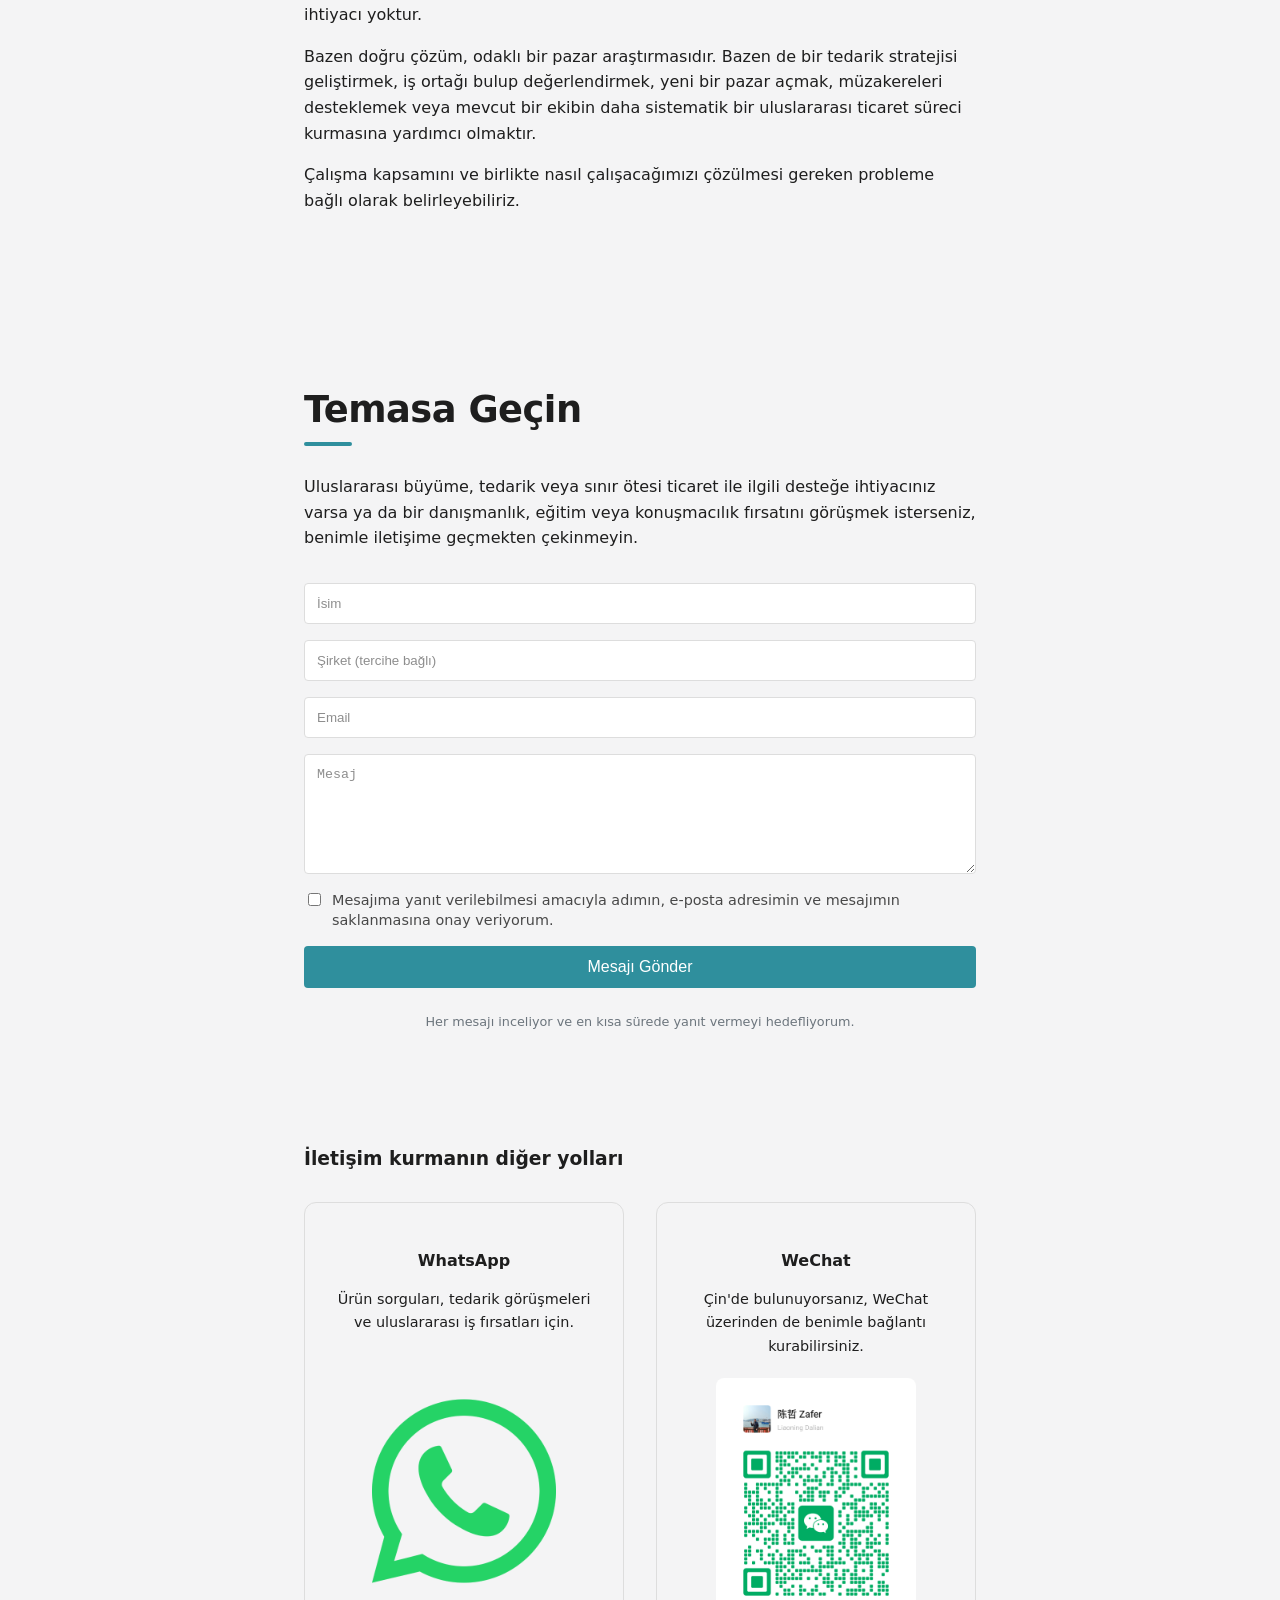
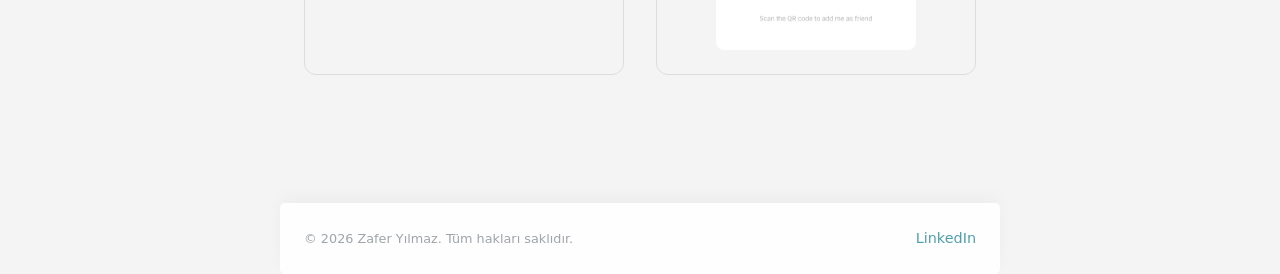
==== commit 98fd9e9d: "Page routes updated" ====
--- a/tr/index.html
+++ b/tr/index.html
@@ -43,11 +43,11 @@
     <link rel="alternate" hreflang="x-default" href="https://zaferyilmaz.net/" />
 
     <!-- Icons & Progressive Web App -->
-    <link rel="manifest" href="manifest.json" />
-
-    <link rel="icon" href="assets/zy-icon-192.png" type="image/png" />
-    <link rel="shortcut icon" href="assets/zy-icon-192.png" />
-    <link rel="apple-touch-icon" href="assets/zy-icon-192.png" />
+    <link rel="manifest" href="/manifest.json" />
+
+    <link rel="icon" href="/assets/zy-icon-192.png" type="image/png" />
+    <link rel="shortcut icon" href="/assets/zy-icon-192.png" />
+    <link rel="apple-touch-icon" href="/assets/zy-icon-192.png" />
 
     <!-- Social Sharing (Open Graph) -->
     <meta property="og:type" content="website" />
@@ -80,7 +80,7 @@
     <meta name="twitter:image:alt" content="Zafer Yılmaz - Uluslararası İş Geliştirme ve Büyüme" />
 
     <!-- Styles -->
-    <link rel="stylesheet" href="css/style.css" />
+    <link rel="stylesheet" href="/css/style.css" />
 
     <!-- Google Fonts and Icons related link and style -->
     <link
@@ -193,7 +193,7 @@
     <main>
       <section id="hero-section">
         <img
-          src="assets/zaf.jpg"
+          src="/assets/zaf.jpg"
           alt="Zafer Yılmaz"
           fetchpriority="high"
           loading="eager"
@@ -433,7 +433,7 @@
               class="contact-link"
               title="WhatsApp Link"
             >
-              <img src="assets/whatsapp-logo.png" alt="WhatsApp Logo" class="contact-img" />
+              <img src="/assets/whatsapp-logo.png" alt="WhatsApp Logo" class="contact-img" />
             </a>
           </div>
 
@@ -441,7 +441,7 @@
             <h4>WeChat</h4>
             <p>Çin'de bulunuyorsanız, WeChat üzerinden de benimle bağlantı kurabilirsiniz.</p>
 
-            <img src="assets/wechat-qr.png" alt="WeChat QR Code" class="contact-img" />
+            <img src="/assets/wechat-qr.png" alt="WeChat QR Code" class="contact-img" />
           </div>
         </div>
       </section>
@@ -459,6 +459,6 @@
       </div>
     </footer>
 
-    <script src="js/main.js"></script>
+    <script src="/js/main.js"></script>
   </body>
 </html>
--- a/css/style.css
+++ b/css/style.css
@@ -0,0 +1,572 @@
+/* css/style.css */
+
+/* ===================================================================
+BASE & MOBILE-FIRST STYLES (Default: Small Screens) =================================================================== */
+
+/* --- 1. Variables and Global Styles (Theme Setup) --- */
+/* Base variables for light mode */
+:root {
+  /* Brand */
+  --color-primary: #2f8f9d; /* Light theme */
+  --color-bg: #f4f4f5;
+  --color-surface: #ffffff;
+  --color-text-main: #1e1e1e;
+  --color-text-soft: #6c757d;
+  --color-border: #dddddd;
+  --shadow-subtle: 0 2px 6px rgba(0, 0, 0, 0.04); /* Design system */
+  --spacing-unit: 1.5rem;
+  --radius-main: 5px;
+  --font-stack: 'Inter', system-ui, -apple-system, BlinkMacSystemFont, sans-serif;
+  --content-max-width: 720px;
+}
+
+/* Apply base styles */
+*,
+*::before,
+*::after {
+  box-sizing: border-box;
+}
+
+body {
+  font-family: var(--font-stack);
+  margin: 0;
+  padding: 0;
+  background-color: var(--color-bg);
+  color: var(--color-text-main);
+  line-height: 1.6;
+  transition:
+    background-color 0.3s,
+    color 0.3s;
+}
+
+/* Global Content Wrapper for compact design */
+section,
+footer {
+  /* Centering content and applying max-width */
+  max-width: var(--content-max-width);
+  margin: 0 auto;
+  padding: var(--spacing-unit);
+}
+section {
+  padding-top: 4rem;
+  padding-bottom: 4rem;
+  scroll-margin-top: 90px; /* fixes anchor jump */
+}
+h1,
+h2,
+h3 {
+  color: var(--color-text-main);
+  line-height: 1.2;
+  margin-bottom: 0.75rem;
+}
+h2 {
+  margin-bottom: 1.75rem;
+  font-size: clamp(1.8rem, 4vw, 2.3rem);
+  letter-spacing: -0.5px;
+  border-bottom: none;
+  padding-bottom: 0;
+}
+h2::after {
+  content: '';
+  display: block;
+  width: 48px;
+  height: 4px;
+  margin-top: 10px;
+  background: var(--color-primary);
+  border-radius: 999px;
+}
+p,
+li,
+label {
+  color: var(--color-text-main);
+}
+small,
+.contact-note,
+footer p {
+  color: var(--color-text-soft);
+}
+strong {
+  color: var(--color-primary);
+  font-weight: 600;
+}
+
+/* --- 2. Header and Navigation --- */
+
+/* --- Top Bar for Language Selection --- */
+.top-bar {
+  width: 100%;
+  max-width: var(--content-max-width);
+  margin: 0 auto;
+  background-color: var(--color-bg);
+  backdrop-filter: blur(10px);
+
+  /* Top half of the rounded header shape */
+  /* border-radius: var(--radius-main) var(--radius-main) 0 0; */
+}
+.top-bar__inner {
+  display: flex;
+  justify-content: flex-end;
+  align-items: center;
+  gap: 0.45rem;
+  padding: 0.45rem var(--spacing-unit);
+  font-size: 0.72rem;
+  line-height: 1;
+  letter-spacing: 0.04em;
+}
+.top-bar__link {
+  color: var(--color-text-main);
+  text-decoration: none;
+  opacity: 0.5;
+  transition: opacity 0.2s ease;
+}
+.top-bar__link:hover,
+.top-bar__link:focus-visible,
+.top-bar__link.is-active {
+  opacity: 1;
+}
+.top-bar__link:focus-visible {
+  outline: 2px solid var(--color-primary);
+  outline-offset: 3px;
+  border-radius: 2px;
+}
+.top-bar__separator {
+  color: var(--color-text-soft);
+  opacity: 0.45;
+}
+
+/* Header */
+#header {
+  /* Sticking the header to the top for easy access to navigation/toggle */
+  position: sticky;
+  top: 0;
+  z-index: 1000;
+  background-color: color-mix(in srgb, var(--color-surface) 92%, transparent);
+  backdrop-filter: blur(10px);
+  box-shadow: 0 8px 24px rgba(0, 0, 0, 0.03);
+  padding: 0.9rem var(--spacing-unit);
+  /* border-radius: 0 0 var(--radius-main) var(--radius-main); */
+  border-radius: var(--radius-main); /* Layout: Logo (Left) - Menu (Center) - Toggle (Right) */
+  display: flex;
+  justify-content: space-between;
+  align-items: center; /* flex-wrap: wrap; */ /* Apply compact constraint only to inner header content */
+  max-width: var(--content-max-width);
+  margin: 0 auto; /* center the element horizontally */
+}
+.header__logo {
+  font-size: 1.5rem;
+  font-weight: bold;
+  color: var(--color-primary);
+  text-decoration: none;
+  cursor: pointer;
+  transition: opacity 0.2s ease;
+}
+.header__logo:hover {
+  opacity: 0.8;
+}
+.header__menu ul {
+  list-style: none;
+  padding: 0;
+  margin: 0;
+  display: flex; /* Horizontal alignment */
+  gap: 1rem;
+  flex-wrap: wrap;
+  align-items: center;
+  justify-content: center;
+}
+.header__menu a {
+  text-decoration: none;
+  color: var(--color-text-main);
+  font-weight: 500;
+  font-size: 0.95rem;
+  letter-spacing: 0.3px;
+  position: relative;
+  padding: 6px 4px;
+  transition: color 0.25s ease;
+}
+.header__menu a::after {
+  content: '';
+  position: absolute;
+  left: 0;
+  bottom: -4px;
+  width: 0;
+  height: 2px;
+  background-color: var(--color-primary);
+  transition: width 0.25s ease;
+}
+.header__menu a:hover {
+  color: var(--color-primary);
+}
+.header__menu a:hover::after {
+  width: 100%;
+}
+
+/* Active nav link */
+.header__menu a.active {
+  color: var(--color-primary);
+  font-weight: 600;
+}
+/* Active underline */
+.header__menu a.active::after {
+  width: 100%;
+}
+.header__actions {
+  display: flex;
+  align-items: center;
+  gap: 0.75rem;
+}
+#theme-toggle,
+#menu-toggle {
+  background: none;
+  border: none;
+  padding: 0;
+  cursor: pointer;
+  color: var(--color-text-main);
+  line-height: 1;
+}
+#theme-toggle {
+  font-size: 1.3rem;
+}
+#theme-toggle:hover,
+#menu-toggle:hover {
+  opacity: 0.7;
+}
+#menu-toggle {
+  display: none;
+}
+.menu-icon {
+  font-size: 1.5rem;
+}
+
+/* Mobile menu button */
+#menu-toggle {
+  display: none;
+}
+/* Mobile navigation */
+@media (max-width: 599px) {
+  #header {
+    flex-wrap: wrap;
+  }
+  #menu-toggle {
+    display: flex;
+    align-items: center;
+    justify-content: center;
+    width: 44px;
+    height: 44px;
+  }
+  .header__menu {
+    display: none;
+    width: 100%;
+    order: 3;
+  }
+  .header__menu.is-open {
+    display: block;
+  }
+  .header__menu ul {
+    flex-direction: column;
+    align-items: stretch;
+    gap: 0;
+    padding-top: 1rem;
+  }
+  .header__menu li {
+    width: 100%;
+  }
+  .header__menu a {
+    display: block;
+    padding: 0.75rem 0.25rem;
+  }
+  .header__menu a::after {
+    display: none;
+  }
+}
+
+/* --- 3. Hero Section --- */
+#hero-section {
+  text-align: center;
+  padding-top: 3rem;
+  padding-bottom: var(--spacing-unit);
+  min-height: calc(100svh - 80px);
+}
+#hero-section img {
+  width: clamp(150px, 30vw, 200px);
+  height: clamp(150px, 30vw, 200px);
+  border-radius: 50%;
+  object-fit: cover;
+  margin-bottom: var(--spacing-unit);
+  border: 4px solid var(--color-primary);
+  transition: transform 0.25s ease;
+  background-color: var(--color-surface);
+  box-shadow: 0 25px 50px color-mix(in srgb, var(--color-primary) 15%, transparent);
+}
+#hero-section img:hover {
+  transform: scale(1.03);
+}
+.hero__intro {
+  font-size: 1.15rem;
+  color: var(--color-text-soft);
+  max-width: 520px;
+}
+#hero-section h1 {
+  font-size: clamp(2rem, 5vw, 2.8rem);
+  line-height: 1.15;
+  font-weight: 700;
+}
+.hero-content {
+  max-width: 520px;
+}
+.hero-actions {
+  display: flex;
+  gap: 1rem;
+  margin-top: 2rem;
+  justify-content: center; /* Mobile center */
+}
+.hero-btn {
+  text-decoration: none;
+  padding: 0.7rem 1.2rem;
+  border-radius: calc(var(--radius-main) / 1.5);
+  font-weight: 500;
+  transition:
+    background-color 0.2s ease,
+    transform 0.1s ease;
+}
+.hero-btn.primary {
+  background-color: var(--color-primary);
+  color: white;
+}
+.hero-btn.primary:hover {
+  transform: translateY(-2px);
+  opacity: 0.9;
+}
+.hero-btn.ghost {
+  color: var(--color-primary);
+  border: 1px solid var(--color-primary);
+}
+.hero-btn.ghost:hover {
+  background-color: color-mix(in srgb, var(--color-primary) 10%, transparent);
+  transform: translateY(-2px);
+}
+
+/* --- 4. About Section --- */
+
+/* --- 5. Work Section --- */
+#work-section h3 {
+  display: flex;
+  align-items: center;
+  gap: 0.65rem;
+  margin-top: 2.5rem;
+  margin-bottom: 0.9rem;
+  font-size: 1.25rem;
+  line-height: 1.3;
+  font-weight: 650;
+  color: var(--color-text-main);
+}
+#work-section h3 svg {
+  flex: 0 0 24px;
+  width: 24px;
+  height: 24px;
+  fill: var(--color-primary);
+}
+
+/* --- 6. Contact Section (Form) --- */
+#contact-form {
+  display: grid;
+  gap: 1rem;
+  padding-top: 1rem;
+  margin-bottom: 2rem;
+}
+#contact-form input:not([type='checkbox']),
+#contact-form textarea {
+  width: 100%;
+  padding: 12px;
+  border: 1px solid var(--color-border);
+  border-radius: 4px;
+  box-sizing: border-box;
+  background-color: var(--color-surface);
+  color: var(--color-text-main);
+  transition: border-color 0.2s;
+}
+#contact-form textarea {
+  resize: vertical;
+  min-height: 120px;
+}
+#contact-form input:focus,
+#contact-form textarea:focus {
+  outline: none;
+  border-color: var(--color-primary);
+  box-shadow: 0 0 0 2px color-mix(in srgb, var(--color-primary) 20%, transparent);
+}
+#contact-form button[type='submit'] {
+  background-color: var(--color-primary);
+  color: white;
+  padding: 12px 20px;
+  border: none;
+  border-radius: 4px;
+  cursor: pointer;
+  font-size: 1rem;
+  transition: background-color 0.2s;
+}
+#contact-form button[type='submit']:active {
+  transform: translateY(1px);
+}
+#contact-form button[type='submit']:hover {
+  /* background-color: #0056b3; */
+  opacity: 0.9;
+}
+.consent-group {
+  display: flex;
+  align-items: flex-start;
+  gap: 0.5rem;
+  font-size: 0.9rem;
+}
+.consent-group label {
+  line-height: 1.4;
+  opacity: 0.8;
+}
+::placeholder {
+  color: color-mix(in srgb, var(--color-text-main) 50%, transparent);
+}
+.contact-note {
+  text-align: center;
+  font-size: 0.8rem;
+  color: var(--color-text-soft);
+  margin-top: 0.5rem;
+}
+.form-status {
+  margin-top: 1rem;
+  min-height: 1.4rem;
+  font-weight: 600;
+}
+.form-status.success {
+  color: #2e7d32;
+}
+.form-status.error {
+  color: #c62828;
+}
+
+/* ---------- Other Contact Options ---------- */
+.contact-options {
+  display: flex;
+  gap: 2rem;
+  margin-top: 2rem;
+  flex-wrap: wrap;
+}
+.contact-card {
+  flex: 1;
+  min-width: 260px;
+  padding: 1.5rem;
+  border: 1px solid var(--color-border);
+  border-radius: 12px;
+  text-align: center;
+}
+.contact-card h4 {
+  margin-bottom: 0.75rem;
+}
+.contact-card p {
+  font-size: 0.9rem;
+  margin-bottom: 1.25rem;
+  line-height: 1.6;
+}
+.contact-img {
+  width: 200px;
+  height: auto;
+  display: block;
+  margin: 0 auto;
+  border-radius: 8px;
+  transition: transform 0.2s ease;
+}
+.contact-img:hover {
+  transform: scale(1.03);
+}
+
+/* --- 7. Footer --- */
+footer {
+  margin-top: 4rem;
+  padding: 1.5rem;
+  background-color: color-mix(in srgb, var(--color-surface) 85%, transparent);
+  backdrop-filter: blur(6px); /* border-radius: var(--radius-main) var(--radius-main) 0 0; */
+  border-radius: var(--radius-main);
+  box-shadow: 0 -6px 16px rgba(0, 0, 0, 0.03);
+}
+.footer-content {
+  display: flex;
+  justify-content: space-between;
+  align-items: center;
+  max-width: var(--content-max-width);
+  margin: 0 auto;
+}
+footer p {
+  margin: 0;
+  opacity: 0.65;
+  font-size: 0.8rem;
+}
+.footer-links {
+  display: flex;
+  gap: 1.2rem;
+}
+.footer-links a {
+  text-decoration: none;
+  color: var(--color-primary);
+  font-weight: 500;
+  font-size: 0.9rem;
+  opacity: 0.85;
+}
+.footer-links a:hover {
+  text-decoration: underline;
+  opacity: 1;
+}
+@media (max-width: 500px) {
+  .footer-content {
+    flex-direction: column;
+    gap: 0.8rem;
+    text-align: center;
+  }
+}
+
+/* ===================================================================
+DESKTOP MEDIA QUERY (Compact View for Large Screens)
+=================================================================== */
+@media (min-width: 600px) {
+  /* 1. Header: Slightly larger padding */
+  #header {
+    padding: 1rem var(--spacing-unit);
+  } /* 2. Hero: Align image and text horizontally */
+  #hero-section {
+    display: grid;
+    grid-template-columns: auto 1fr;
+    gap: 3rem;
+    text-align: left;
+    align-items: center;
+    padding-top: 1rem;
+    padding-bottom: 1rem;
+  }
+  #hero-section img {
+    /* Move image to the first column */
+    margin: 0;
+  }
+  #hero-section h1 {
+    /* Reset heading margin for grid layout */
+    margin-top: 0;
+  }
+  .hero-actions {
+    justify-content: flex-start; /* Desktop left */
+  } /* 3. Insights Section */ /* 4. Contact Form */
+}
+
+/* ===================================================================
+DARK MODE OVERRIDES (Applies when body has .dark-mode class)
+=================================================================== */
+body.dark-mode {
+  --color-bg: #0f1115;
+  --color-surface: #161a22;
+  --color-text-main: #f1f1f1;
+  --color-text-soft: #9aa0a6;
+  --color-border: #262a35;
+  --color-primary: #5fc4cf;
+  --shadow-subtle: 0 2px 8px rgba(0, 0, 0, 0.7);
+}
+body.dark-mode h2 {
+  border-bottom-color: var(--color-primary);
+}
+body.dark-mode .tech-tag {
+  background-color: color-mix(in srgb, var(--color-primary) 12%, #000);
+  color: var(--color-text-main);
+}
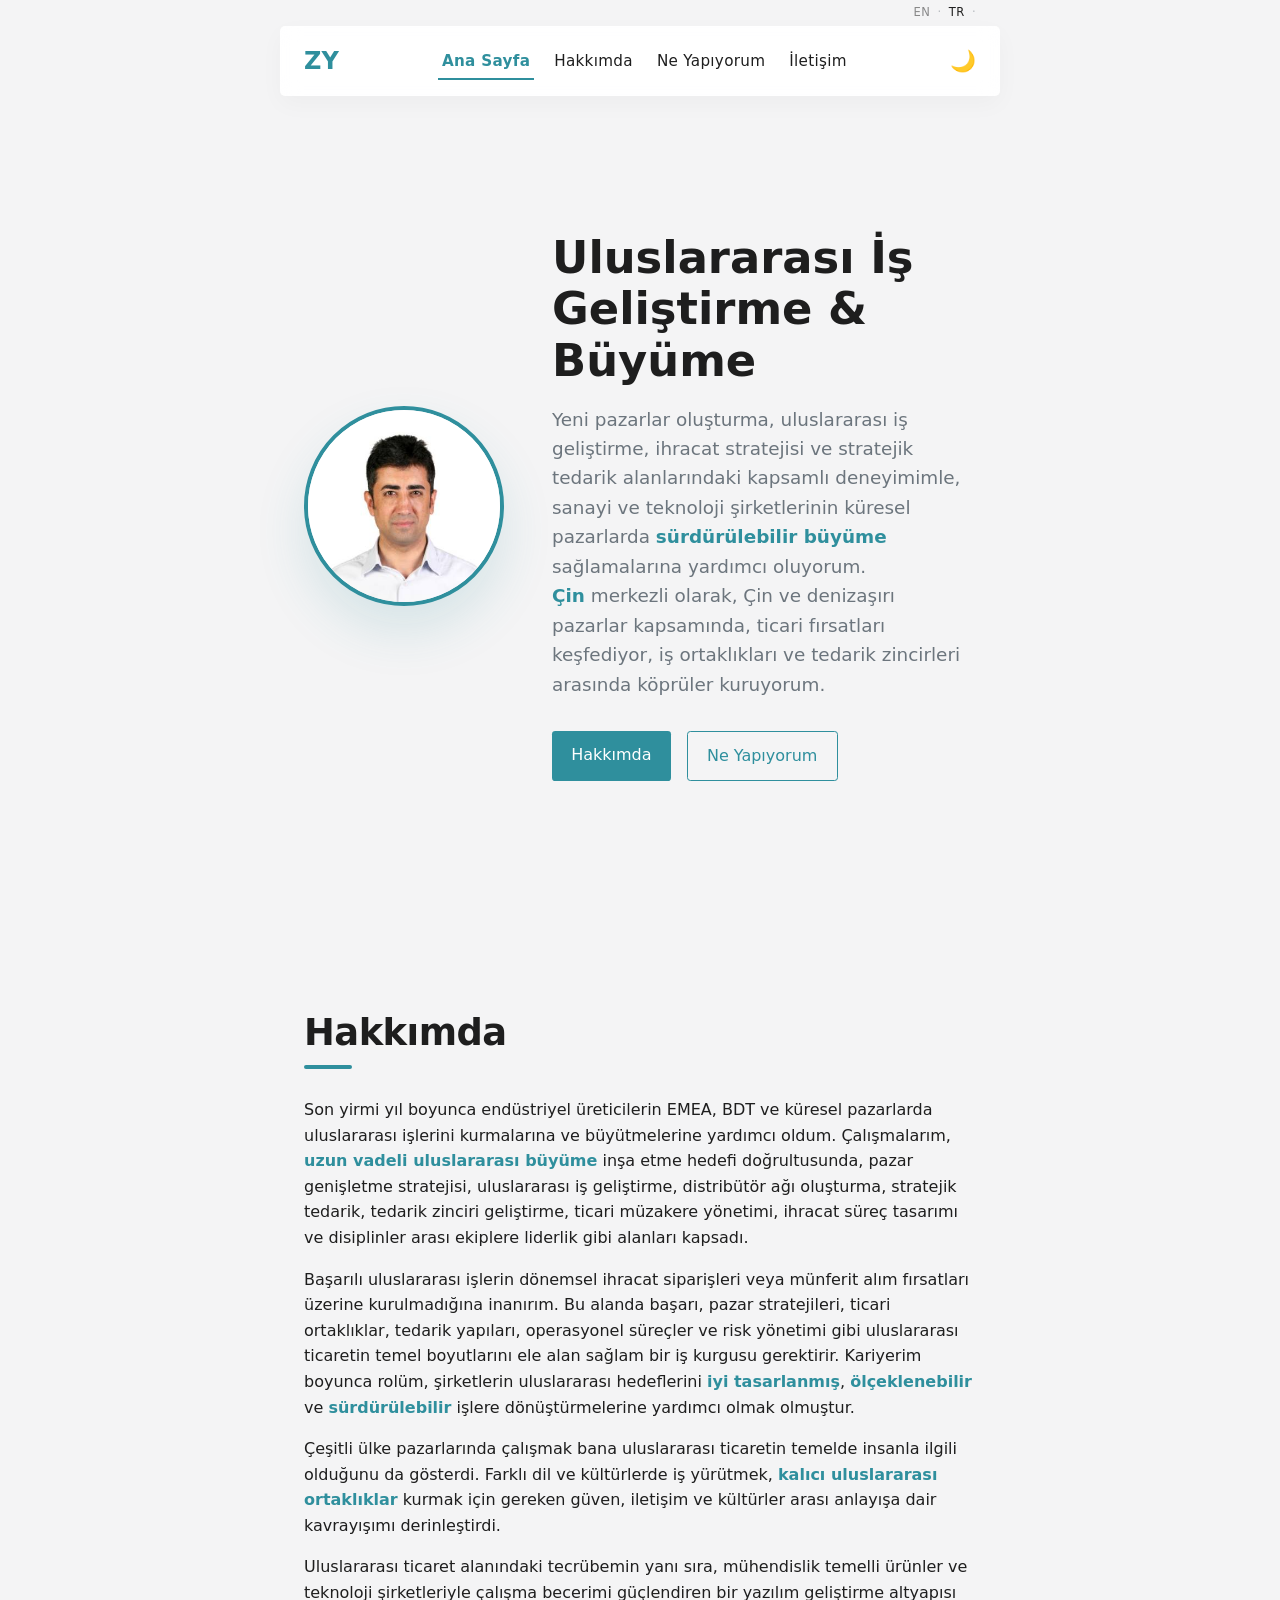
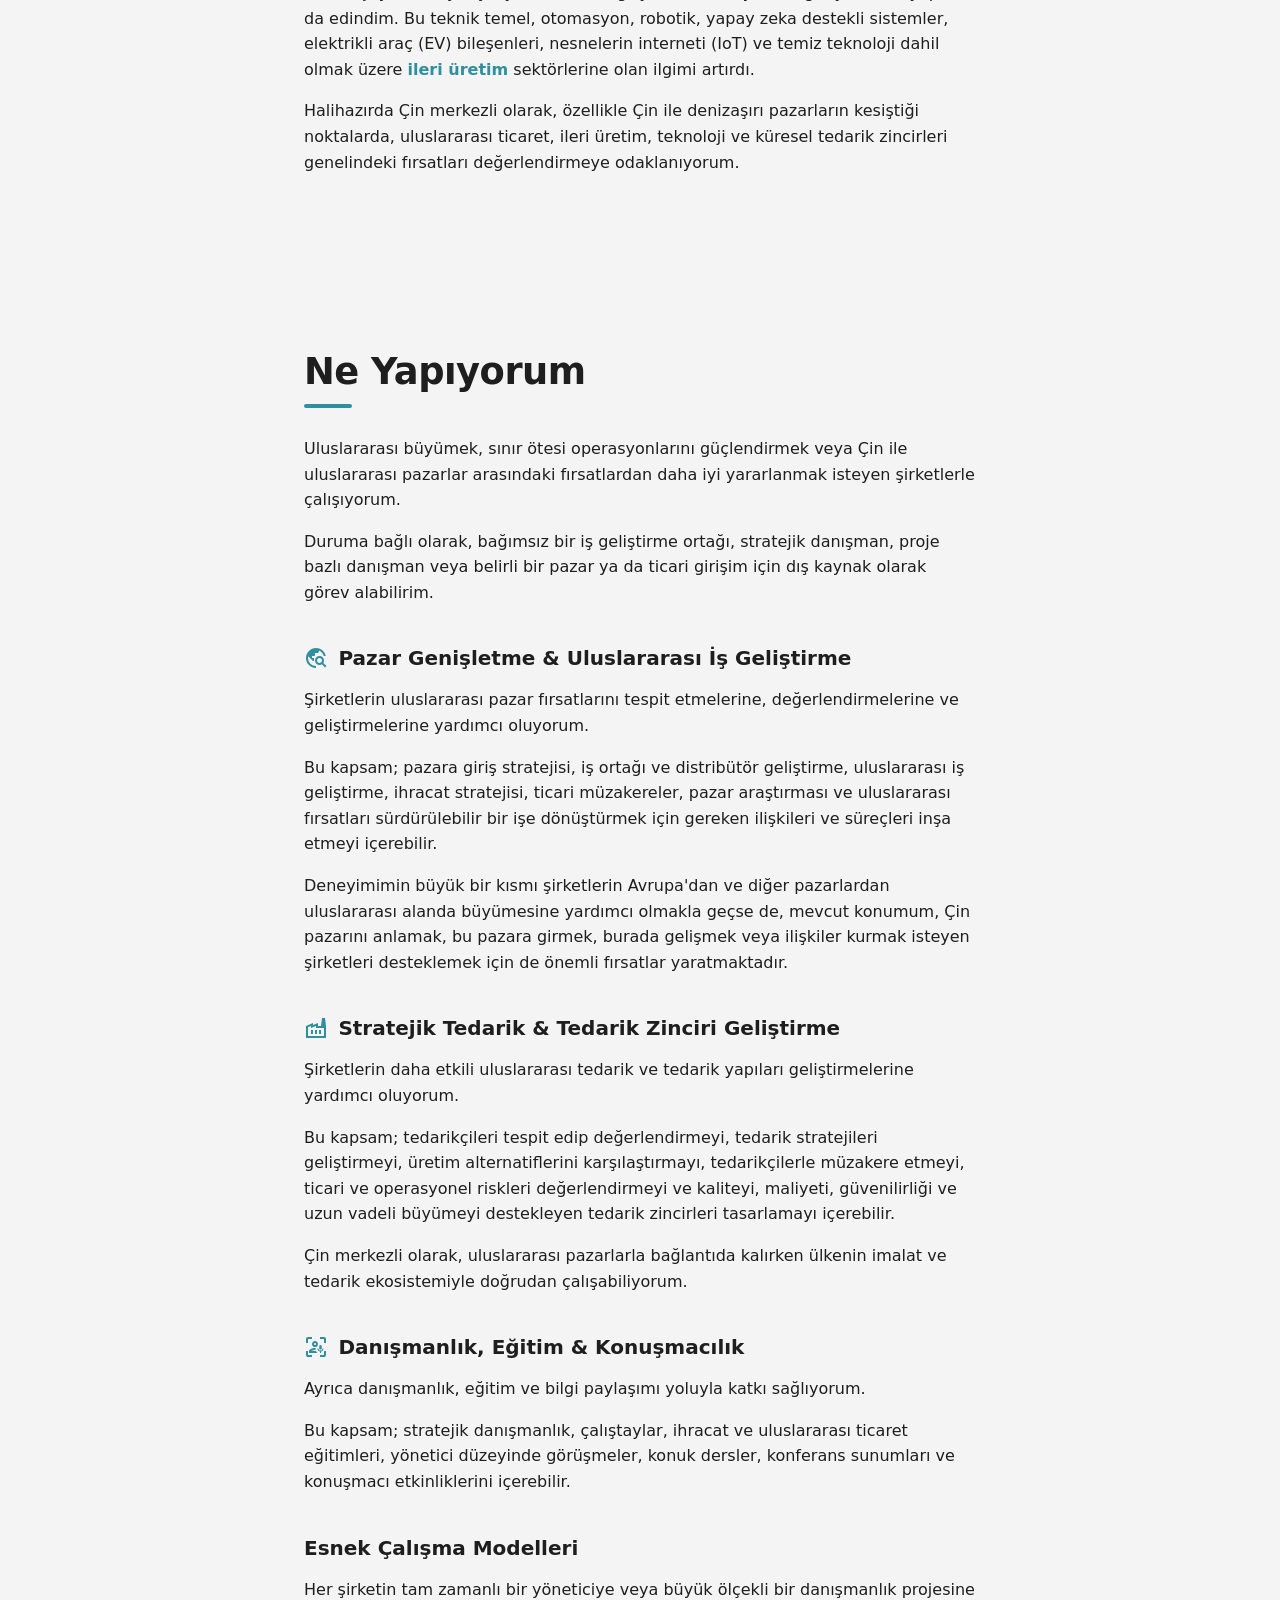
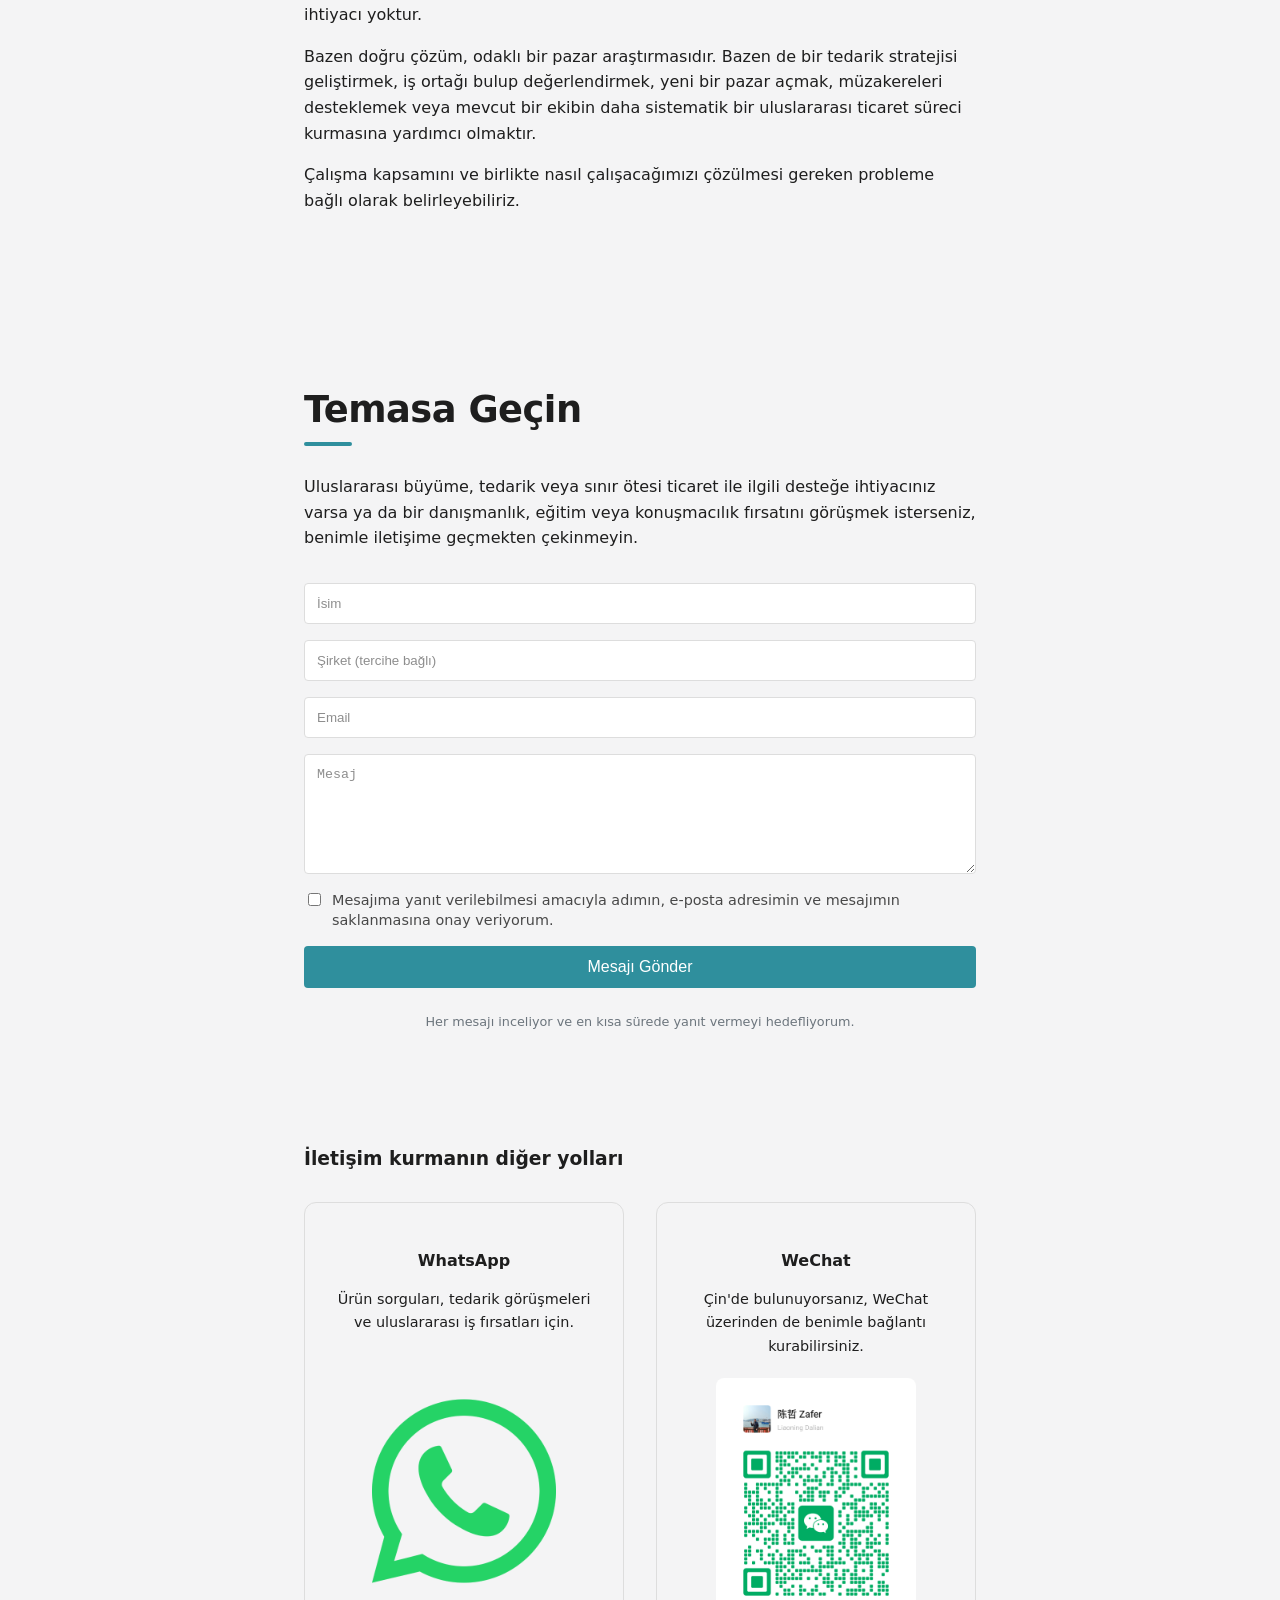
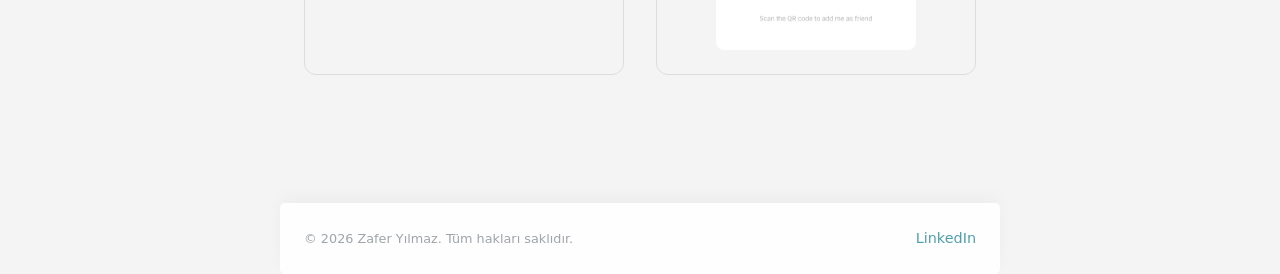
==== commit 3902470d: "Turkish page content updated" ====
--- a/tr/index.html
+++ b/tr/index.html
@@ -202,12 +202,13 @@
         <div class="hero-content">
           <h1>Uluslararası İş Geliştirme & Büyüme</h1>
           <p class="hero__intro">
-            <strong>Yeni pazarlar oluşturma</strong>, <strong>uluslararası iş geliştirme</strong>,
-            <strong>ihracat stratejisi</strong> ve <strong>stratejik tedarik</strong> alanlarındaki
-            kapsamlı deneyimimle, sanayi ve teknoloji şirketlerinin küresel pazarlarda
-            sürdürülebilir bir büyüme sağlamalarına yardımcı oluyorum. <br />
-            Çin merkezli olarak, Çin ve denizaşırı pazarlar kapsamında, ticari fırsatları
-            keşfediyor, iş ortaklıkları ve tedarik zincirleri arasında köprüler kuruyorum.
+            Yeni pazarlar oluşturma, uluslararası iş geliştirme, ihracat stratejisi ve stratejik
+            tedarik alanlarındaki kapsamlı deneyimimle, sanayi ve teknoloji şirketlerinin küresel
+            pazarlarda <strong>sürdürülebilir büyüme</strong> sağlamalarına yardımcı oluyorum.
+            <br />
+            <strong>Çin</strong> merkezli olarak, Çin ve denizaşırı pazarlar kapsamında, ticari
+            fırsatları keşfediyor, iş ortaklıkları ve tedarik zincirleri arasında köprüler
+            kuruyorum.
           </p>
           <div class="hero-actions">
             <a href="#about-section" class="hero-btn primary">Hakkımda</a>
